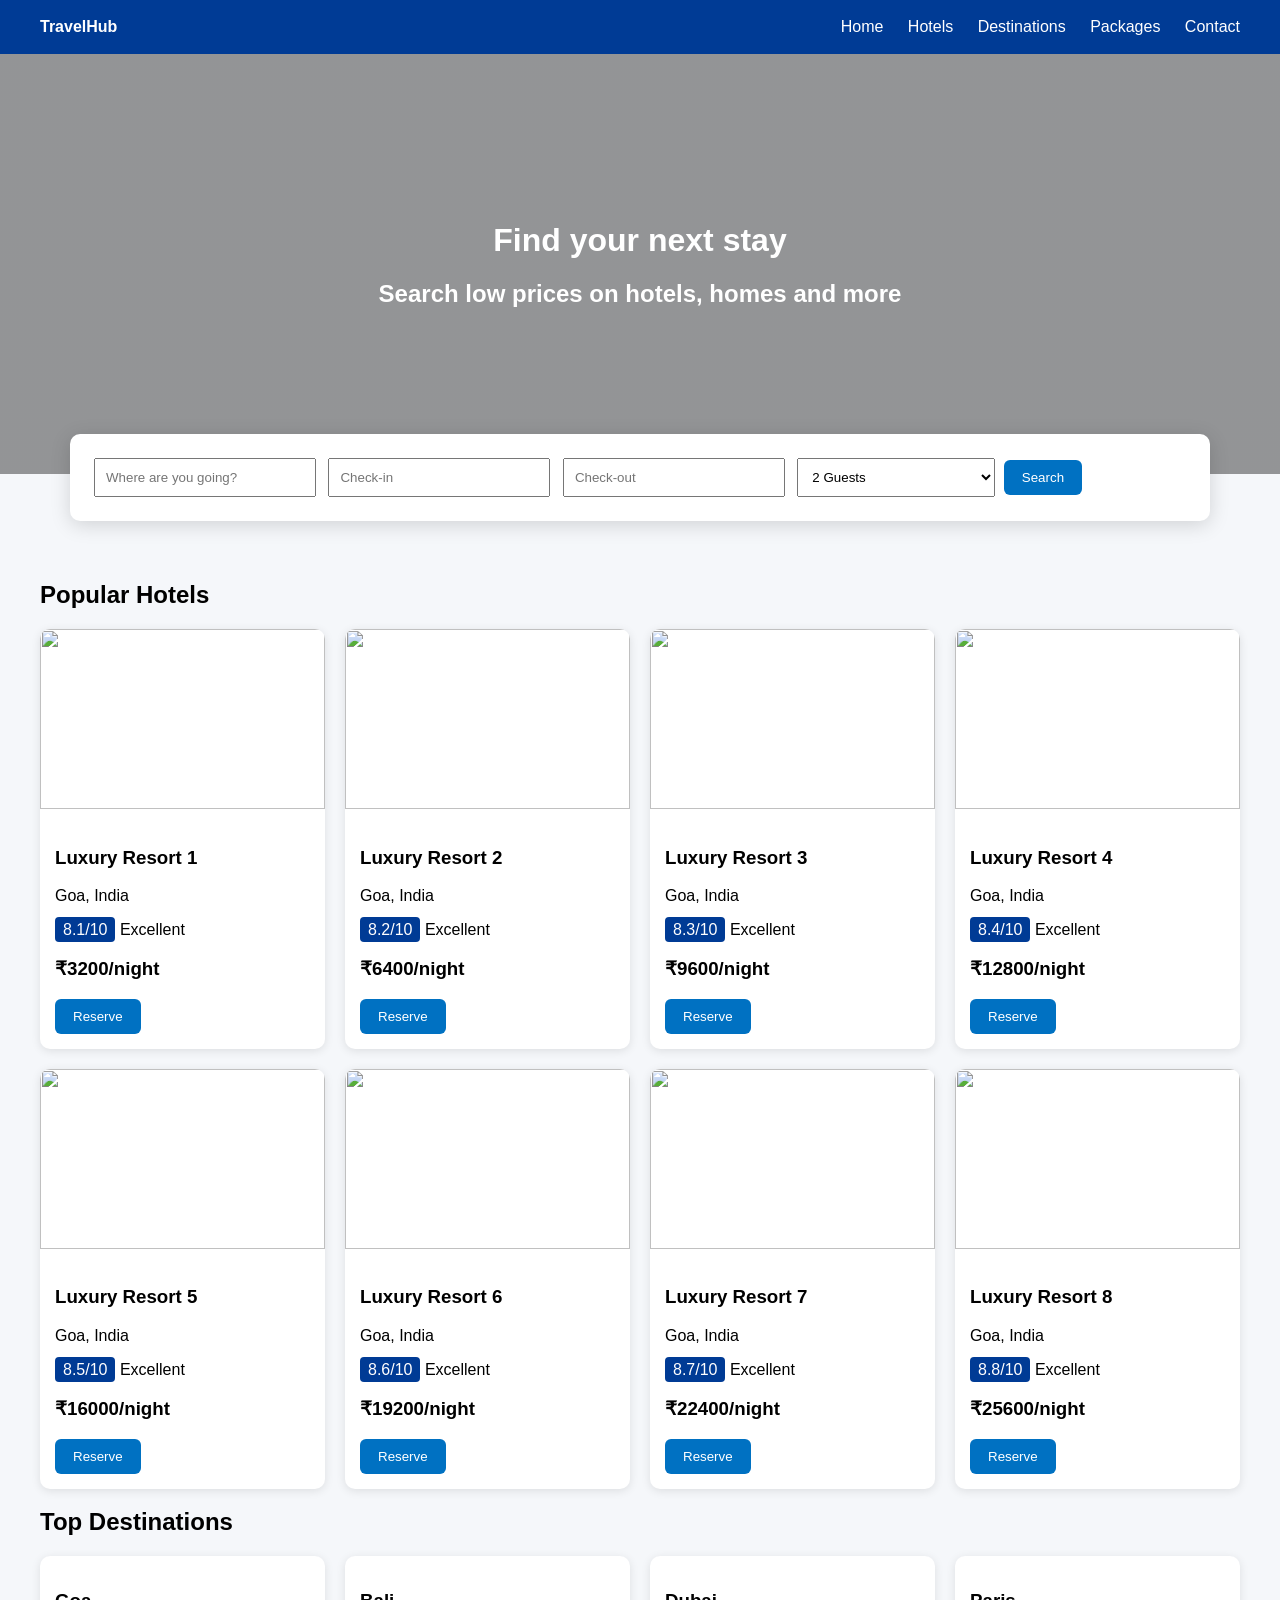
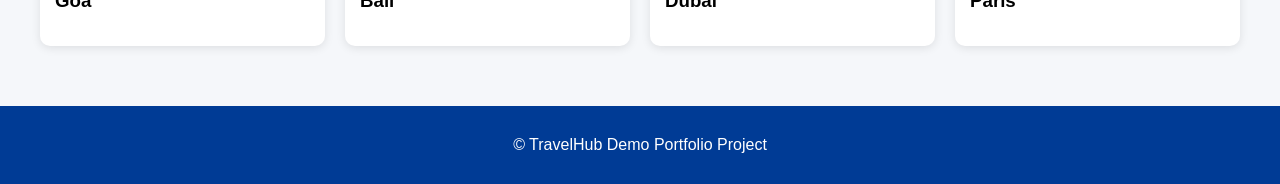
==== contact.html @ 0ecab95c "Initial TravelHub project" ====
<!DOCTYPE html>
<html>
<head>
<meta charset="utf-8">
<meta name="viewport" content="width=device-width,initial-scale=1">
<title>Contact</title>
<link rel="stylesheet" href="css/style.css">
</head>
<body>
<div class="nav">
<div><b>TravelHub</b></div>
<div>
<a href="index.html">Home</a>
<a href="hotels.html">Hotels</a>
<a href="destinations.html">Destinations</a>
<a href="packages.html">Packages</a>
<a href="contact.html">Contact</a>
</div>
</div>

<div class="hero">
<div>
<h1>Find your next stay</h1>
<h2>Search low prices on hotels, homes and more</h2>
</div>
</div>

<div class="search">
<input placeholder="Where are you going?">
<input placeholder="Check-in">
<input placeholder="Check-out">
<select><option>2 Guests</option></select>
<button id="searchBtn">Search</button>
</div>

<div class="container">
<h2>Popular Hotels</h2>
<div class="grid">

    <div class="card">
      <img src="https://images.unsplash.com/photo-1551882547-ff40c63fe5fa?auto=format&fit=crop&w=800&q=80">
      <div class="card-body">
        <h3>Luxury Resort 1</h3>
        <p>Goa, India</p>
        <p><span class="rating">8.1/10</span> Excellent</p>
        <h3>₹3200/night</h3>
        <button>Reserve</button>
      </div>
    </div>
    
    <div class="card">
      <img src="https://images.unsplash.com/photo-1522708323590-d24dbb6b0267?auto=format&fit=crop&w=800&q=80">
      <div class="card-body">
        <h3>Luxury Resort 2</h3>
        <p>Goa, India</p>
        <p><span class="rating">8.2/10</span> Excellent</p>
        <h3>₹6400/night</h3>
        <button>Reserve</button>
      </div>
    </div>
    
    <div class="card">
      <img src="https://images.unsplash.com/photo-1578683010236-d716f9a3f461?auto=format&fit=crop&w=800&q=80">
      <div class="card-body">
        <h3>Luxury Resort 3</h3>
        <p>Goa, India</p>
        <p><span class="rating">8.3/10</span> Excellent</p>
        <h3>₹9600/night</h3>
        <button>Reserve</button>
      </div>
    </div>
    
    <div class="card">
      <img src="https://images.unsplash.com/photo-1566073771259-6a8506099945?auto=format&fit=crop&w=800&q=80">
      <div class="card-body">
        <h3>Luxury Resort 4</h3>
        <p>Goa, India</p>
        <p><span class="rating">8.4/10</span> Excellent</p>
        <h3>₹12800/night</h3>
        <button>Reserve</button>
      </div>
    </div>
    
    <div class="card">
      <img src="https://images.unsplash.com/photo-1551882547-ff40c63fe5fa?auto=format&fit=crop&w=800&q=80">
      <div class="card-body">
        <h3>Luxury Resort 5</h3>
        <p>Goa, India</p>
        <p><span class="rating">8.5/10</span> Excellent</p>
        <h3>₹16000/night</h3>
        <button>Reserve</button>
      </div>
    </div>
    
    <div class="card">
      <img src="https://images.unsplash.com/photo-1522708323590-d24dbb6b0267?auto=format&fit=crop&w=800&q=80">
      <div class="card-body">
        <h3>Luxury Resort 6</h3>
        <p>Goa, India</p>
        <p><span class="rating">8.6/10</span> Excellent</p>
        <h3>₹19200/night</h3>
        <button>Reserve</button>
      </div>
    </div>
    
    <div class="card">
      <img src="https://images.unsplash.com/photo-1578683010236-d716f9a3f461?auto=format&fit=crop&w=800&q=80">
      <div class="card-body">
        <h3>Luxury Resort 7</h3>
        <p>Goa, India</p>
        <p><span class="rating">8.7/10</span> Excellent</p>
        <h3>₹22400/night</h3>
        <button>Reserve</button>
      </div>
    </div>
    
    <div class="card">
      <img src="https://images.unsplash.com/photo-1566073771259-6a8506099945?auto=format&fit=crop&w=800&q=80">
      <div class="card-body">
        <h3>Luxury Resort 8</h3>
        <p>Goa, India</p>
        <p><span class="rating">8.8/10</span> Excellent</p>
        <h3>₹25600/night</h3>
        <button>Reserve</button>
      </div>
    </div>
    
</div>

<h2>Top Destinations</h2>
<div class="grid">
<div class="card"><div class="card-body"><h3>Goa</h3></div></div>
<div class="card"><div class="card-body"><h3>Bali</h3></div></div>
<div class="card"><div class="card-body"><h3>Dubai</h3></div></div>
<div class="card"><div class="card-body"><h3>Paris</h3></div></div>
</div>
</div>

<div class="footer">© TravelHub Demo Portfolio Project</div>
</body>
</html>
---- css/style.css ----
body{margin:0;font-family:Arial,sans-serif;background:#f5f7fa}
.nav{background:#003b95;color:white;padding:18px 40px;display:flex;justify-content:space-between}
.nav a{color:white;text-decoration:none;margin-left:20px}
.hero{height:420px;background:linear-gradient(rgba(0,0,0,.4),rgba(0,0,0,.4)),url('https://images.unsplash.com/photo-1507525428034-b723cf961d3e?auto=format&fit=crop&w=1600&q=80');background-size:cover;color:white;display:flex;align-items:center;justify-content:center;text-align:center}
.search{max-width:1100px;margin:-40px auto 20px;background:white;padding:20px;border-radius:10px;box-shadow:0 4px 20px rgba(0,0,0,.15)}
.container{max-width:1200px;margin:auto;padding:20px}
.grid{display:grid;grid-template-columns:repeat(auto-fit,minmax(260px,1fr));gap:20px}
.card{background:white;border-radius:10px;overflow:hidden;box-shadow:0 2px 10px rgba(0,0,0,.1)}
.card img{width:100%;height:180px;object-fit:cover}
.card-body{padding:15px}
.rating{background:#003b95;color:white;padding:4px 8px;border-radius:4px}
.footer{background:#003b95;color:white;padding:30px;text-align:center;margin-top:40px}
button{background:#0071c2;color:white;border:none;padding:10px 18px;border-radius:6px}
input,select{padding:10px;width:18%;margin:4px}
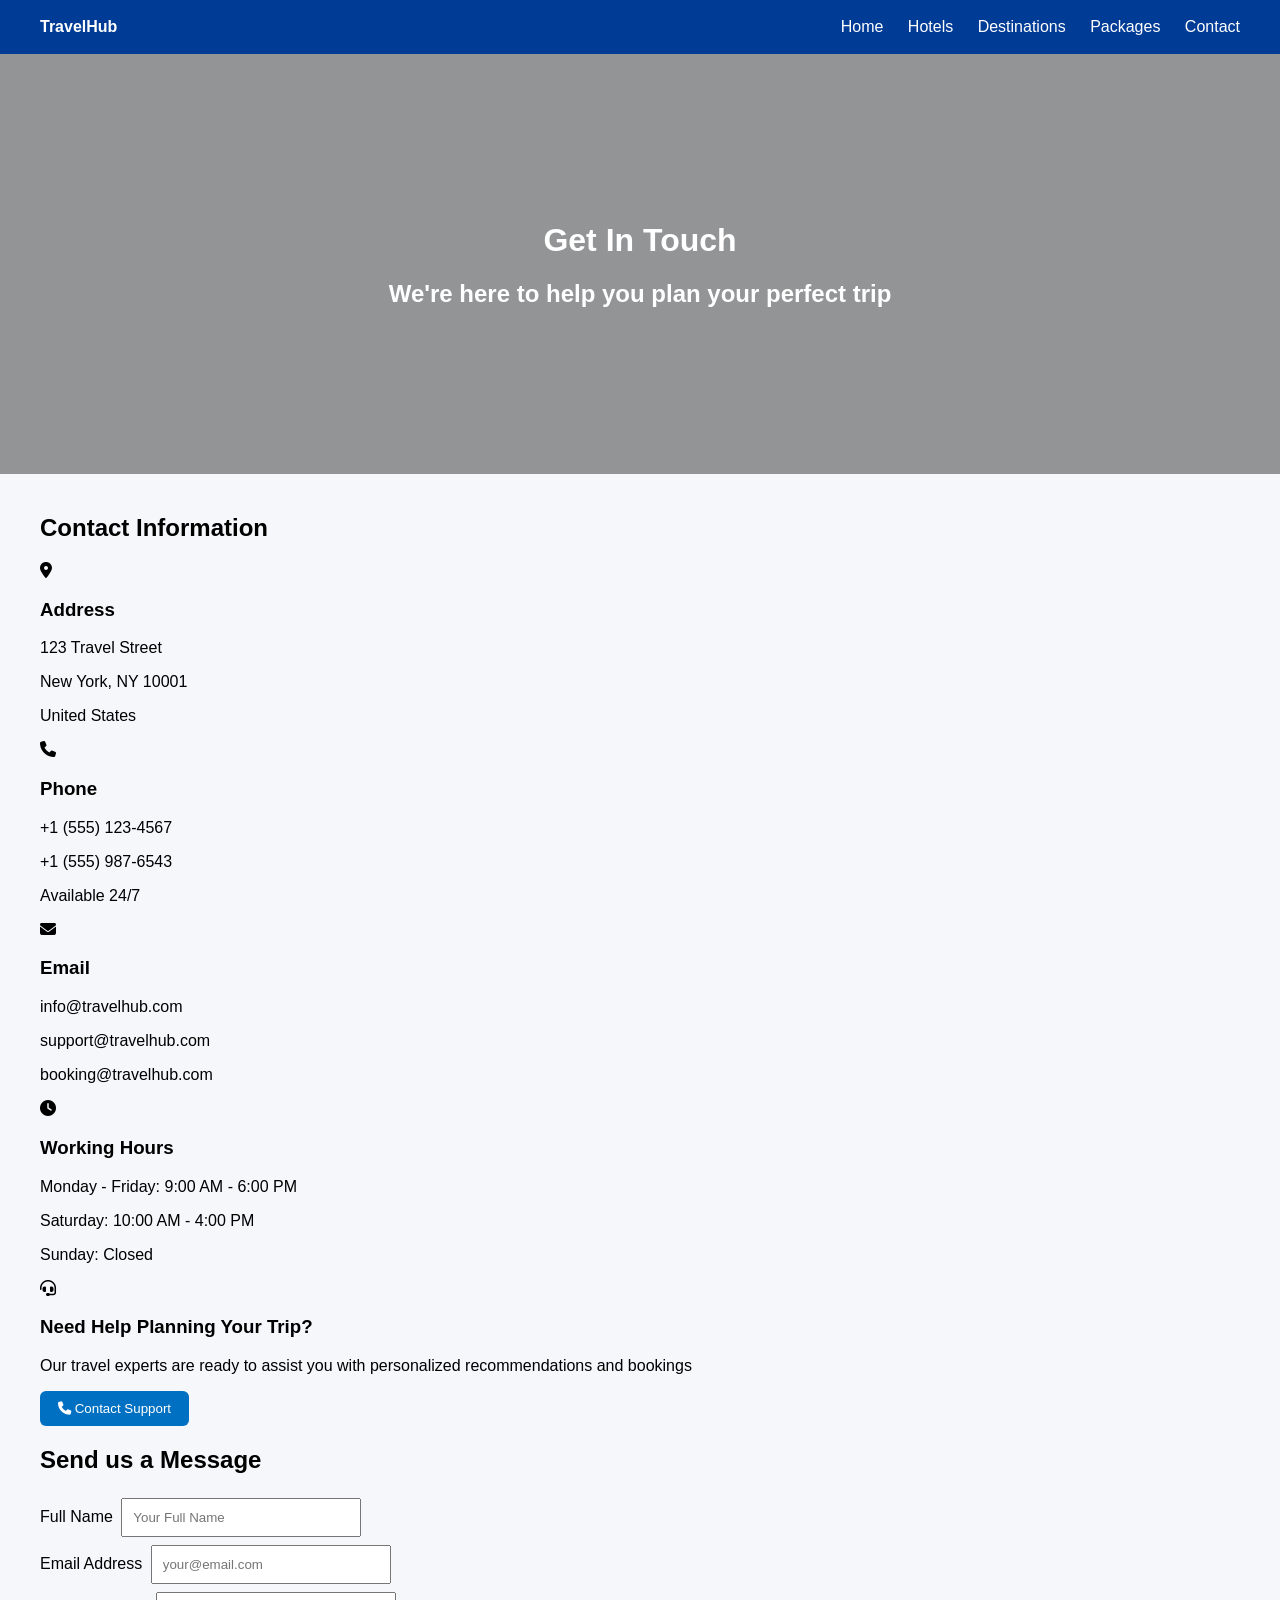
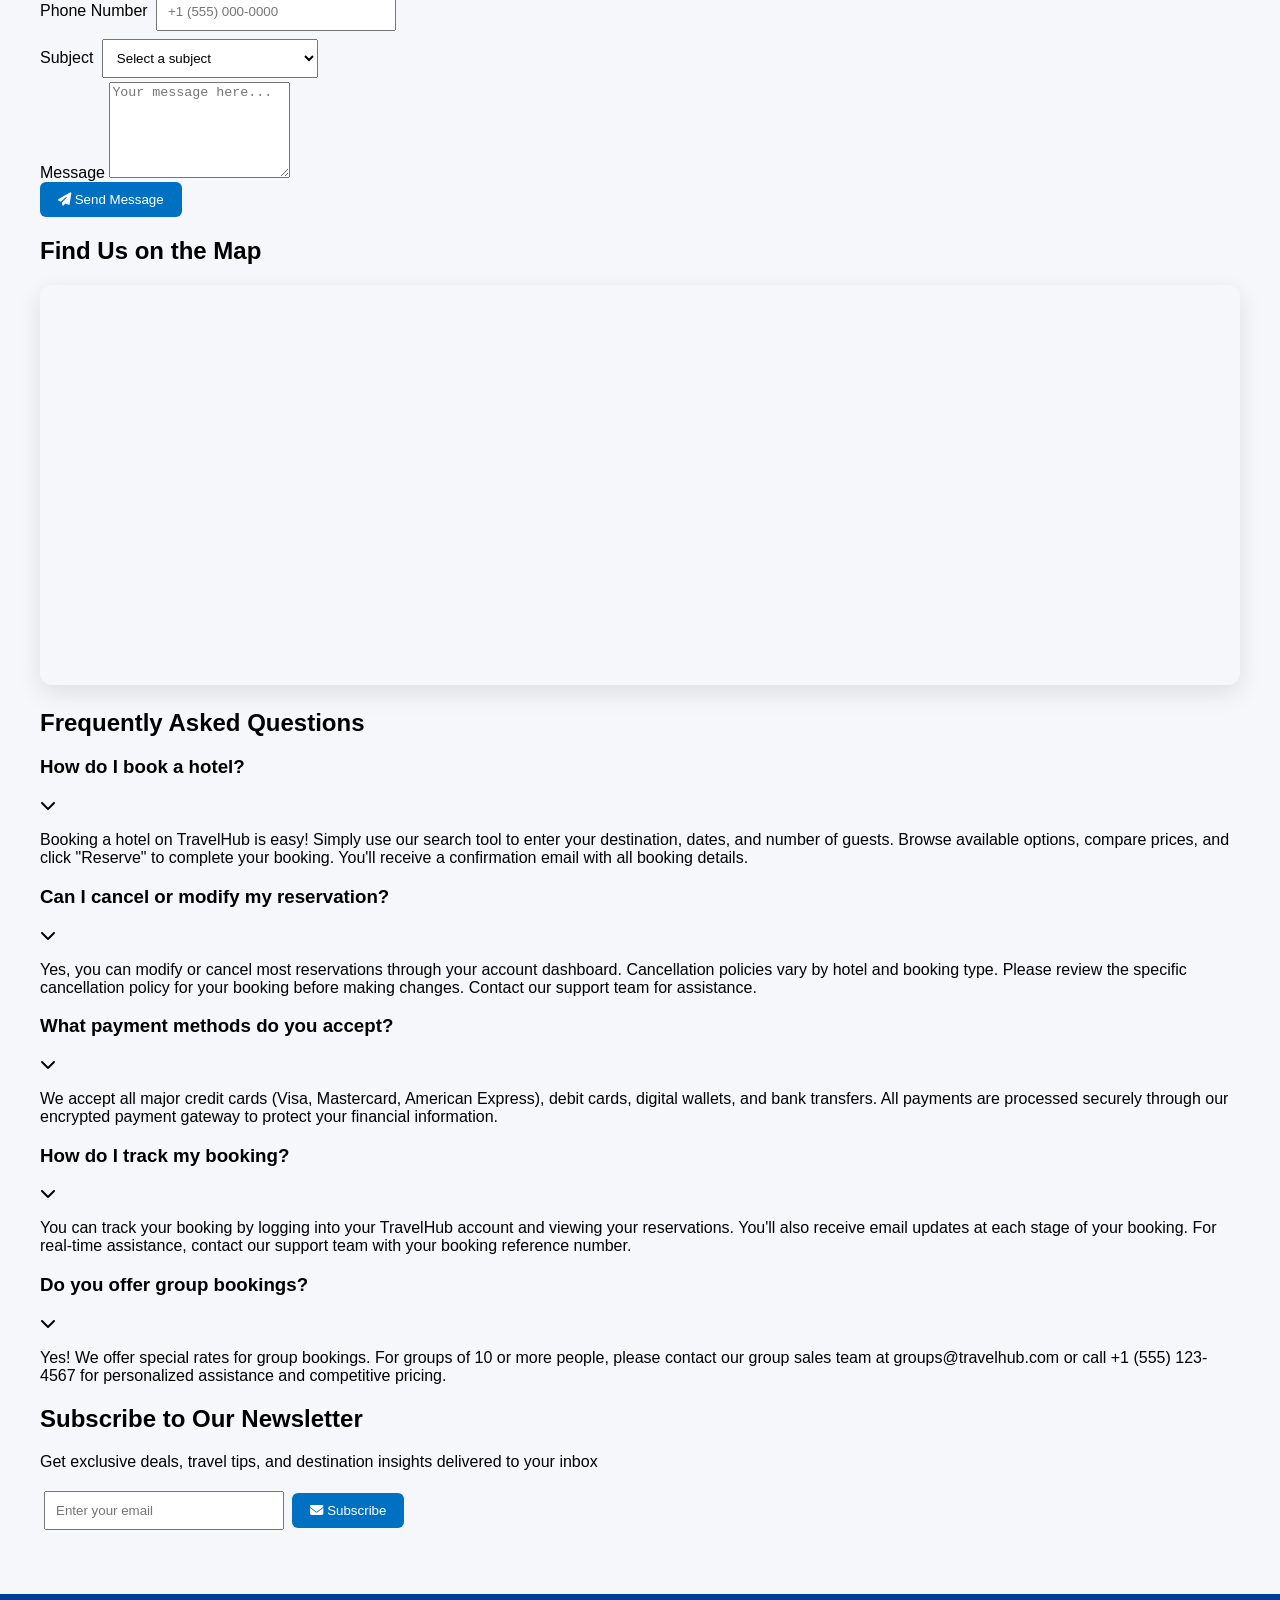
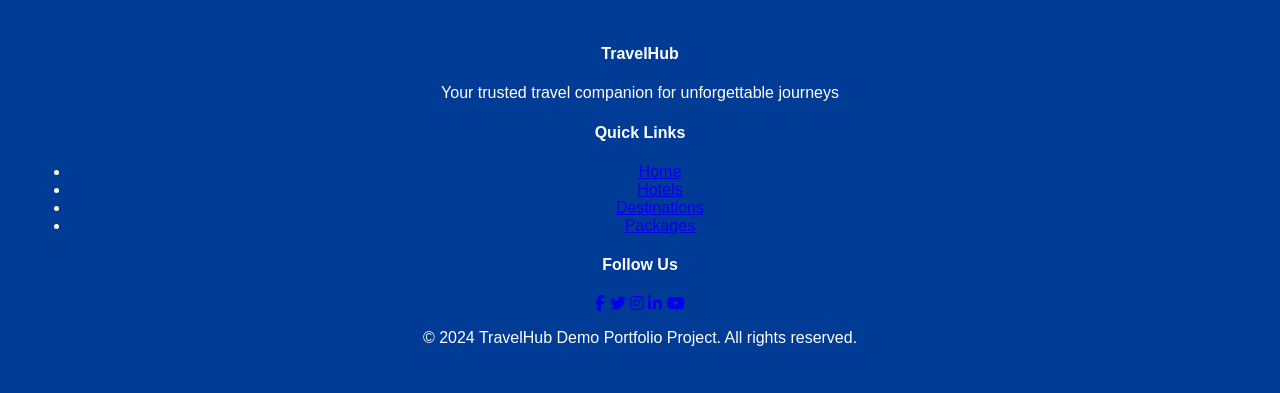
==== commit 3cb248ee: "task: Create a new enhanced contact.html with contact form, info cards, FAQ accordion, map section, " ====
--- a/contact.html
+++ b/contact.html
@@ -1,11 +1,11 @@
-
 <!DOCTYPE html>
 <html>
 <head>
 <meta charset="utf-8">
 <meta name="viewport" content="width=device-width,initial-scale=1">
-<title>Contact</title>
+<title>Contact - TravelHub</title>
 <link rel="stylesheet" href="css/style.css">
+<link rel="stylesheet" href="https://cdnjs.cloudflare.com/ajax/libs/font-awesome/6.4.0/css/all.min.css">
 </head>
 <body>
 <div class="nav">
@@ -21,122 +21,234 @@
 
 <div class="hero">
 <div>
-<h1>Find your next stay</h1>
-<h2>Search low prices on hotels, homes and more</h2>
-</div>
-</div>
-
-<div class="search">
-<input placeholder="Where are you going?">
-<input placeholder="Check-in">
-<input placeholder="Check-out">
-<select><option>2 Guests</option></select>
-<button id="searchBtn">Search</button>
+<h1>Get In Touch</h1>
+<h2>We're here to help you plan your perfect trip</h2>
+</div>
 </div>
 
 <div class="container">
-<h2>Popular Hotels</h2>
-<div class="grid">
-
-    <div class="card">
-      <img src="https://images.unsplash.com/photo-1551882547-ff40c63fe5fa?auto=format&fit=crop&w=800&q=80">
-      <div class="card-body">
-        <h3>Luxury Resort 1</h3>
-        <p>Goa, India</p>
-        <p><span class="rating">8.1/10</span> Excellent</p>
-        <h3>₹3200/night</h3>
-        <button>Reserve</button>
-      </div>
-    </div>
-    
-    <div class="card">
-      <img src="https://images.unsplash.com/photo-1522708323590-d24dbb6b0267?auto=format&fit=crop&w=800&q=80">
-      <div class="card-body">
-        <h3>Luxury Resort 2</h3>
-        <p>Goa, India</p>
-        <p><span class="rating">8.2/10</span> Excellent</p>
-        <h3>₹6400/night</h3>
-        <button>Reserve</button>
-      </div>
-    </div>
-    
-    <div class="card">
-      <img src="https://images.unsplash.com/photo-1578683010236-d716f9a3f461?auto=format&fit=crop&w=800&q=80">
-      <div class="card-body">
-        <h3>Luxury Resort 3</h3>
-        <p>Goa, India</p>
-        <p><span class="rating">8.3/10</span> Excellent</p>
-        <h3>₹9600/night</h3>
-        <button>Reserve</button>
-      </div>
-    </div>
-    
-    <div class="card">
-      <img src="https://images.unsplash.com/photo-1566073771259-6a8506099945?auto=format&fit=crop&w=800&q=80">
-      <div class="card-body">
-        <h3>Luxury Resort 4</h3>
-        <p>Goa, India</p>
-        <p><span class="rating">8.4/10</span> Excellent</p>
-        <h3>₹12800/night</h3>
-        <button>Reserve</button>
-      </div>
-    </div>
-    
-    <div class="card">
-      <img src="https://images.unsplash.com/photo-1551882547-ff40c63fe5fa?auto=format&fit=crop&w=800&q=80">
-      <div class="card-body">
-        <h3>Luxury Resort 5</h3>
-        <p>Goa, India</p>
-        <p><span class="rating">8.5/10</span> Excellent</p>
-        <h3>₹16000/night</h3>
-        <button>Reserve</button>
-      </div>
-    </div>
-    
-    <div class="card">
-      <img src="https://images.unsplash.com/photo-1522708323590-d24dbb6b0267?auto=format&fit=crop&w=800&q=80">
-      <div class="card-body">
-        <h3>Luxury Resort 6</h3>
-        <p>Goa, India</p>
-        <p><span class="rating">8.6/10</span> Excellent</p>
-        <h3>₹19200/night</h3>
-        <button>Reserve</button>
-      </div>
-    </div>
-    
-    <div class="card">
-      <img src="https://images.unsplash.com/photo-1578683010236-d716f9a3f461?auto=format&fit=crop&w=800&q=80">
-      <div class="card-body">
-        <h3>Luxury Resort 7</h3>
-        <p>Goa, India</p>
-        <p><span class="rating">8.7/10</span> Excellent</p>
-        <h3>₹22400/night</h3>
-        <button>Reserve</button>
-      </div>
-    </div>
-    
-    <div class="card">
-      <img src="https://images.unsplash.com/photo-1566073771259-6a8506099945?auto=format&fit=crop&w=800&q=80">
-      <div class="card-body">
-        <h3>Luxury Resort 8</h3>
-        <p>Goa, India</p>
-        <p><span class="rating">8.8/10</span> Excellent</p>
-        <h3>₹25600/night</h3>
-        <button>Reserve</button>
-      </div>
-    </div>
-    
-</div>
-
-<h2>Top Destinations</h2>
-<div class="grid">
-<div class="card"><div class="card-body"><h3>Goa</h3></div></div>
-<div class="card"><div class="card-body"><h3>Bali</h3></div></div>
-<div class="card"><div class="card-body"><h3>Dubai</h3></div></div>
-<div class="card"><div class="card-body"><h3>Paris</h3></div></div>
-</div>
-</div>
-
-<div class="footer">© TravelHub Demo Portfolio Project</div>
+
+<!-- Contact Information Section -->
+<section class="contact-info-section">
+<h2>Contact Information</h2>
+<div class="contact-info-grid">
+<div class="contact-card">
+<div class="contact-icon">
+<i class="fas fa-map-marker-alt"></i>
+</div>
+<h3>Address</h3>
+<p>123 Travel Street</p>
+<p>New York, NY 10001</p>
+<p>United States</p>
+</div>
+
+<div class="contact-card">
+<div class="contact-icon">
+<i class="fas fa-phone"></i>
+</div>
+<h3>Phone</h3>
+<p>+1 (555) 123-4567</p>
+<p>+1 (555) 987-6543</p>
+<p>Available 24/7</p>
+</div>
+
+<div class="contact-card">
+<div class="contact-icon">
+<i class="fas fa-envelope"></i>
+</div>
+<h3>Email</h3>
+<p>info@travelhub.com</p>
+<p>support@travelhub.com</p>
+<p>booking@travelhub.com</p>
+</div>
+
+<div class="contact-card">
+<div class="contact-icon">
+<i class="fas fa-clock"></i>
+</div>
+<h3>Working Hours</h3>
+<p>Monday - Friday: 9:00 AM - 6:00 PM</p>
+<p>Saturday: 10:00 AM - 4:00 PM</p>
+<p>Sunday: Closed</p>
+</div>
+</div>
+</section>
+
+<!-- Support Banner -->
+<section class="support-banner">
+<div class="support-banner-content">
+<i class="fas fa-headset"></i>
+<div>
+<h3>Need Help Planning Your Trip?</h3>
+<p>Our travel experts are ready to assist you with personalized recommendations and bookings</p>
+</div>
+<button class="btn-support" onclick="document.getElementById('contactForm').scrollIntoView({ behavior: 'smooth' })">
+<i class="fas fa-phone"></i> Contact Support
+</button>
+</div>
+</section>
+
+<!-- Contact Form Section -->
+<section class="contact-form-section">
+<h2>Send us a Message</h2>
+<div class="form-container">
+<form id="contactForm" class="contact-form">
+<div class="form-group">
+<label for="fullName">Full Name</label>
+<input type="text" id="fullName" name="fullName" placeholder="Your Full Name" required>
+<span class="error-message" id="fullNameError"></span>
+</div>
+
+<div class="form-group">
+<label for="email">Email Address</label>
+<input type="email" id="email" name="email" placeholder="your@email.com" required>
+<span class="error-message" id="emailError"></span>
+</div>
+
+<div class="form-group">
+<label for="phone">Phone Number</label>
+<input type="tel" id="phone" name="phone" placeholder="+1 (555) 000-0000">
+<span class="error-message" id="phoneError"></span>
+</div>
+
+<div class="form-group">
+<label for="subject">Subject</label>
+<select id="subject" name="subject" required>
+<option value="">Select a subject</option>
+<option value="booking">Booking Inquiry</option>
+<option value="complaint">General Complaint</option>
+<option value="feedback">Feedback</option>
+<option value="other">Other</option>
+</select>
+<span class="error-message" id="subjectError"></span>
+</div>
+
+<div class="form-group">
+<label for="message">Message</label>
+<textarea id="message" name="message" placeholder="Your message here..." rows="6" required></textarea>
+<span class="error-message" id="messageError"></span>
+</div>
+
+<button type="submit" class="btn-send">
+<i class="fas fa-paper-plane"></i> Send Message
+</button>
+</form>
+</div>
+</section>
+
+<!-- Map Section -->
+<section class="map-section">
+<h2>Find Us on the Map</h2>
+<div class="map-container">
+<iframe src="https://www.google.com/maps/embed?pb=!1m18!1m12!1m3!1d3024.1047138839496!2d-74.00601592346922!3d40.71282510000001!2m3!1f0!2f0!3f0!3m2!1i1024!2i768!4f13.1!3m3!1m2!1s0x89c25a3037e4b10b%3A0x6e6ef8efb5e5b0a0!2s123%20Travel%20St%2C%20New%20York%2C%20NY%2010001!5e0!3m2!1sen!2sus!4v1698765432109" width="100%" height="400" style="border:0; border-radius: 12px; box-shadow: 0 8px 24px rgba(0,0,0,0.1);" allowfullscreen="" loading="lazy" referrerpolicy="no-referrer-when-downgrade"></iframe>
+</div>
+</section>
+
+<!-- FAQ Section -->
+<section class="faq-section">
+<h2>Frequently Asked Questions</h2>
+<div class="faq-container">
+<div class="faq-item">
+<div class="faq-header" onclick="toggleAccordion(this)">
+<h3>How do I book a hotel?</h3>
+<i class="fas fa-chevron-down"></i>
+</div>
+<div class="faq-body">
+<p>Booking a hotel on TravelHub is easy! Simply use our search tool to enter your destination, dates, and number of guests. Browse available options, compare prices, and click "Reserve" to complete your booking. You'll receive a confirmation email with all booking details.</p>
+</div>
+</div>
+
+<div class="faq-item">
+<div class="faq-header" onclick="toggleAccordion(this)">
+<h3>Can I cancel or modify my reservation?</h3>
+<i class="fas fa-chevron-down"></i>
+</div>
+<div class="faq-body">
+<p>Yes, you can modify or cancel most reservations through your account dashboard. Cancellation policies vary by hotel and booking type. Please review the specific cancellation policy for your booking before making changes. Contact our support team for assistance.</p>
+</div>
+</div>
+
+<div class="faq-item">
+<div class="faq-header" onclick="toggleAccordion(this)">
+<h3>What payment methods do you accept?</h3>
+<i class="fas fa-chevron-down"></i>
+</div>
+<div class="faq-body">
+<p>We accept all major credit cards (Visa, Mastercard, American Express), debit cards, digital wallets, and bank transfers. All payments are processed securely through our encrypted payment gateway to protect your financial information.</p>
+</div>
+</div>
+
+<div class="faq-item">
+<div class="faq-header" onclick="toggleAccordion(this)">
+<h3>How do I track my booking?</h3>
+<i class="fas fa-chevron-down"></i>
+</div>
+<div class="faq-body">
+<p>You can track your booking by logging into your TravelHub account and viewing your reservations. You'll also receive email updates at each stage of your booking. For real-time assistance, contact our support team with your booking reference number.</p>
+</div>
+</div>
+
+<div class="faq-item">
+<div class="faq-header" onclick="toggleAccordion(this)">
+<h3>Do you offer group bookings?</h3>
+<i class="fas fa-chevron-down"></i>
+</div>
+<div class="faq-body">
+<p>Yes! We offer special rates for group bookings. For groups of 10 or more people, please contact our group sales team at groups@travelhub.com or call +1 (555) 123-4567 for personalized assistance and competitive pricing.</p>
+</div>
+</div>
+</div>
+</section>
+
+<!-- Newsletter Section -->
+<section class="newsletter-section">
+<div class="newsletter-container">
+<div class="newsletter-content">
+<h2>Subscribe to Our Newsletter</h2>
+<p>Get exclusive deals, travel tips, and destination insights delivered to your inbox</p>
+</div>
+<form class="newsletter-form" id="newsletterForm">
+<input type="email" placeholder="Enter your email" required>
+<button type="submit" class="btn-subscribe">
+<i class="fas fa-envelope"></i> Subscribe
+</button>
+</form>
+</section>
+
+</div>
+
+<!-- Footer -->
+<div class="footer">
+<div class="footer-content">
+<div class="footer-section">
+<h4>TravelHub</h4>
+<p>Your trusted travel companion for unforgettable journeys</p>
+</div>
+<div class="footer-section">
+<h4>Quick Links</h4>
+<ul>
+<li><a href="index.html">Home</a></li>
+<li><a href="hotels.html">Hotels</a></li>
+<li><a href="destinations.html">Destinations</a></li>
+<li><a href="packages.html">Packages</a></li>
+</ul>
+</div>
+<div class="footer-section">
+<h4>Follow Us</h4>
+<div class="social-links">
+<a href="#" title="Facebook"><i class="fab fa-facebook-f"></i></a>
+<a href="#" title="Twitter"><i class="fab fa-twitter"></i></a>
+<a href="#" title="Instagram"><i class="fab fa-instagram"></i></a>
+<a href="#" title="LinkedIn"><i class="fab fa-linkedin-in"></i></a>
+<a href="#" title="YouTube"><i class="fab fa-youtube"></i></a>
+</div>
+</div>
+</div>
+<div class="footer-bottom">
+<p>&copy; 2024 TravelHub Demo Portfolio Project. All rights reserved.</p>
+</div>
+</div>
+
+<script src="js/app.js"></script>
 </body>
-</html>
+</html>
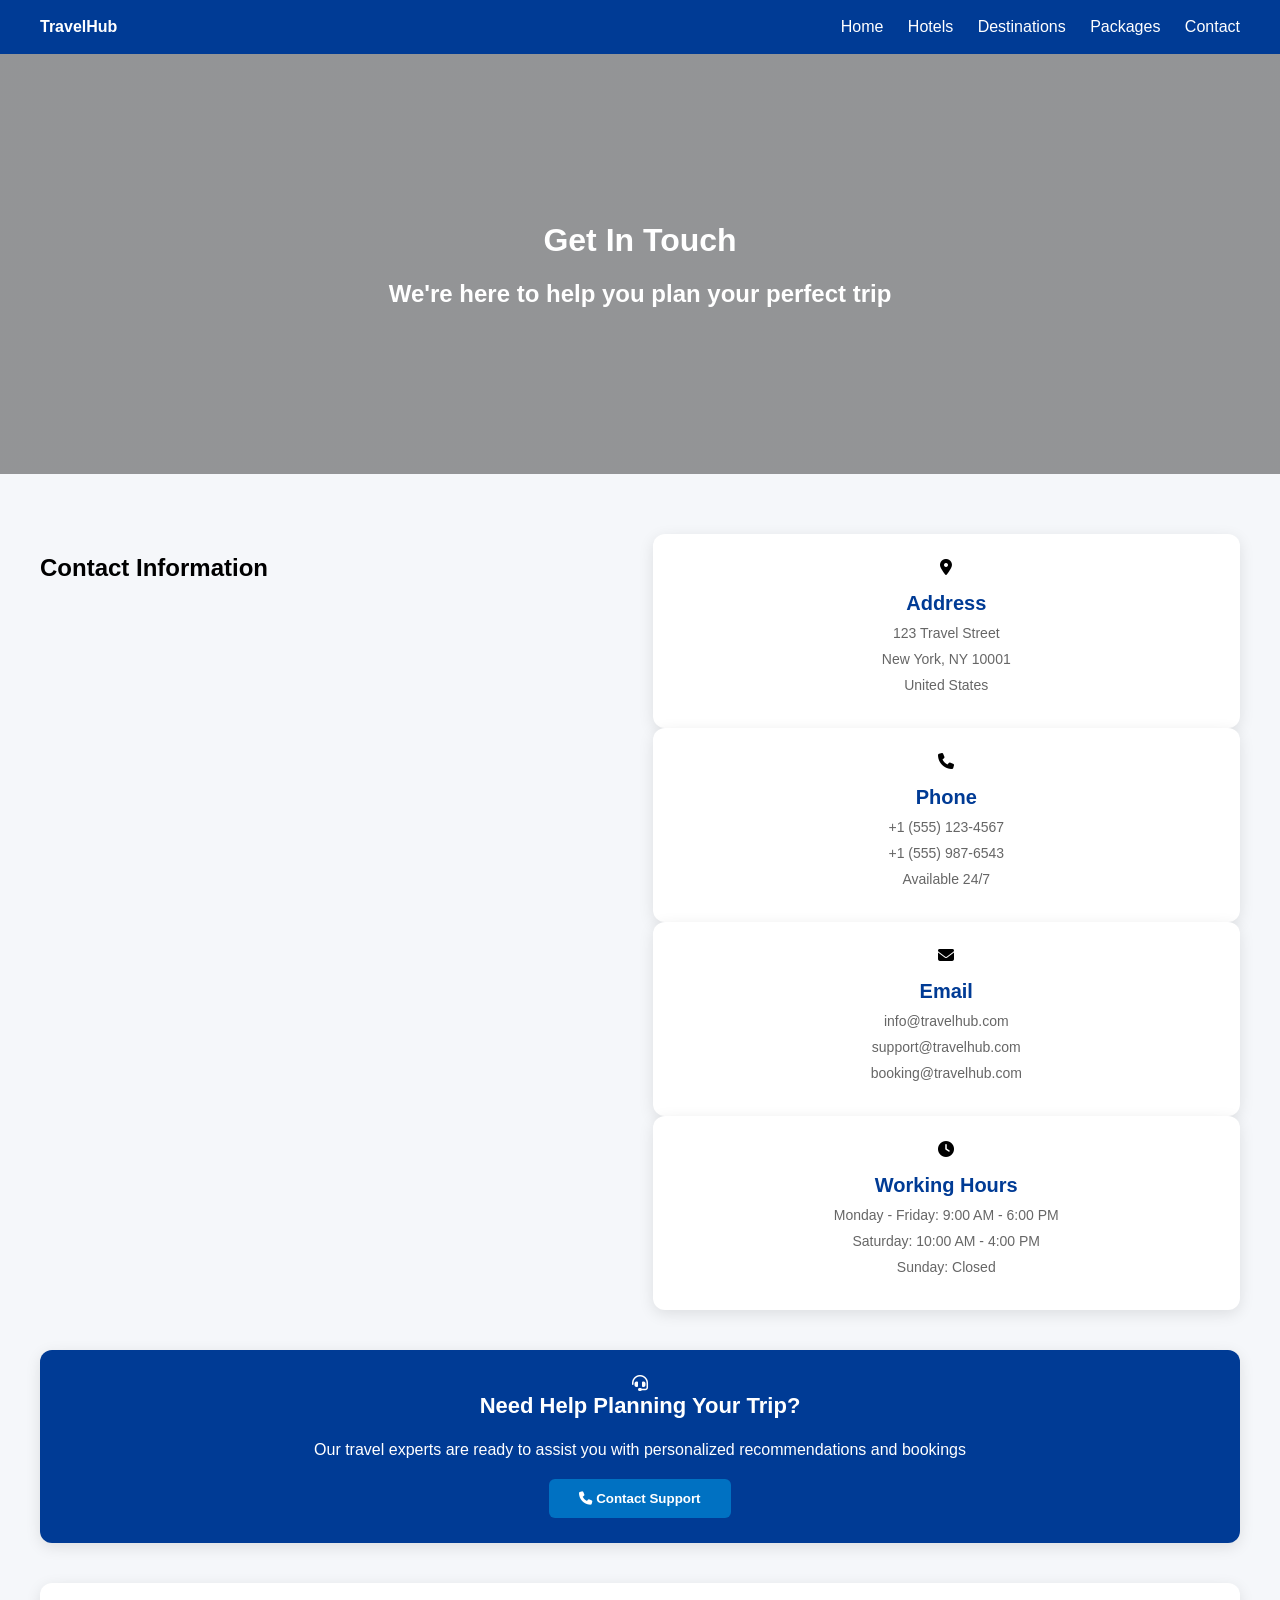
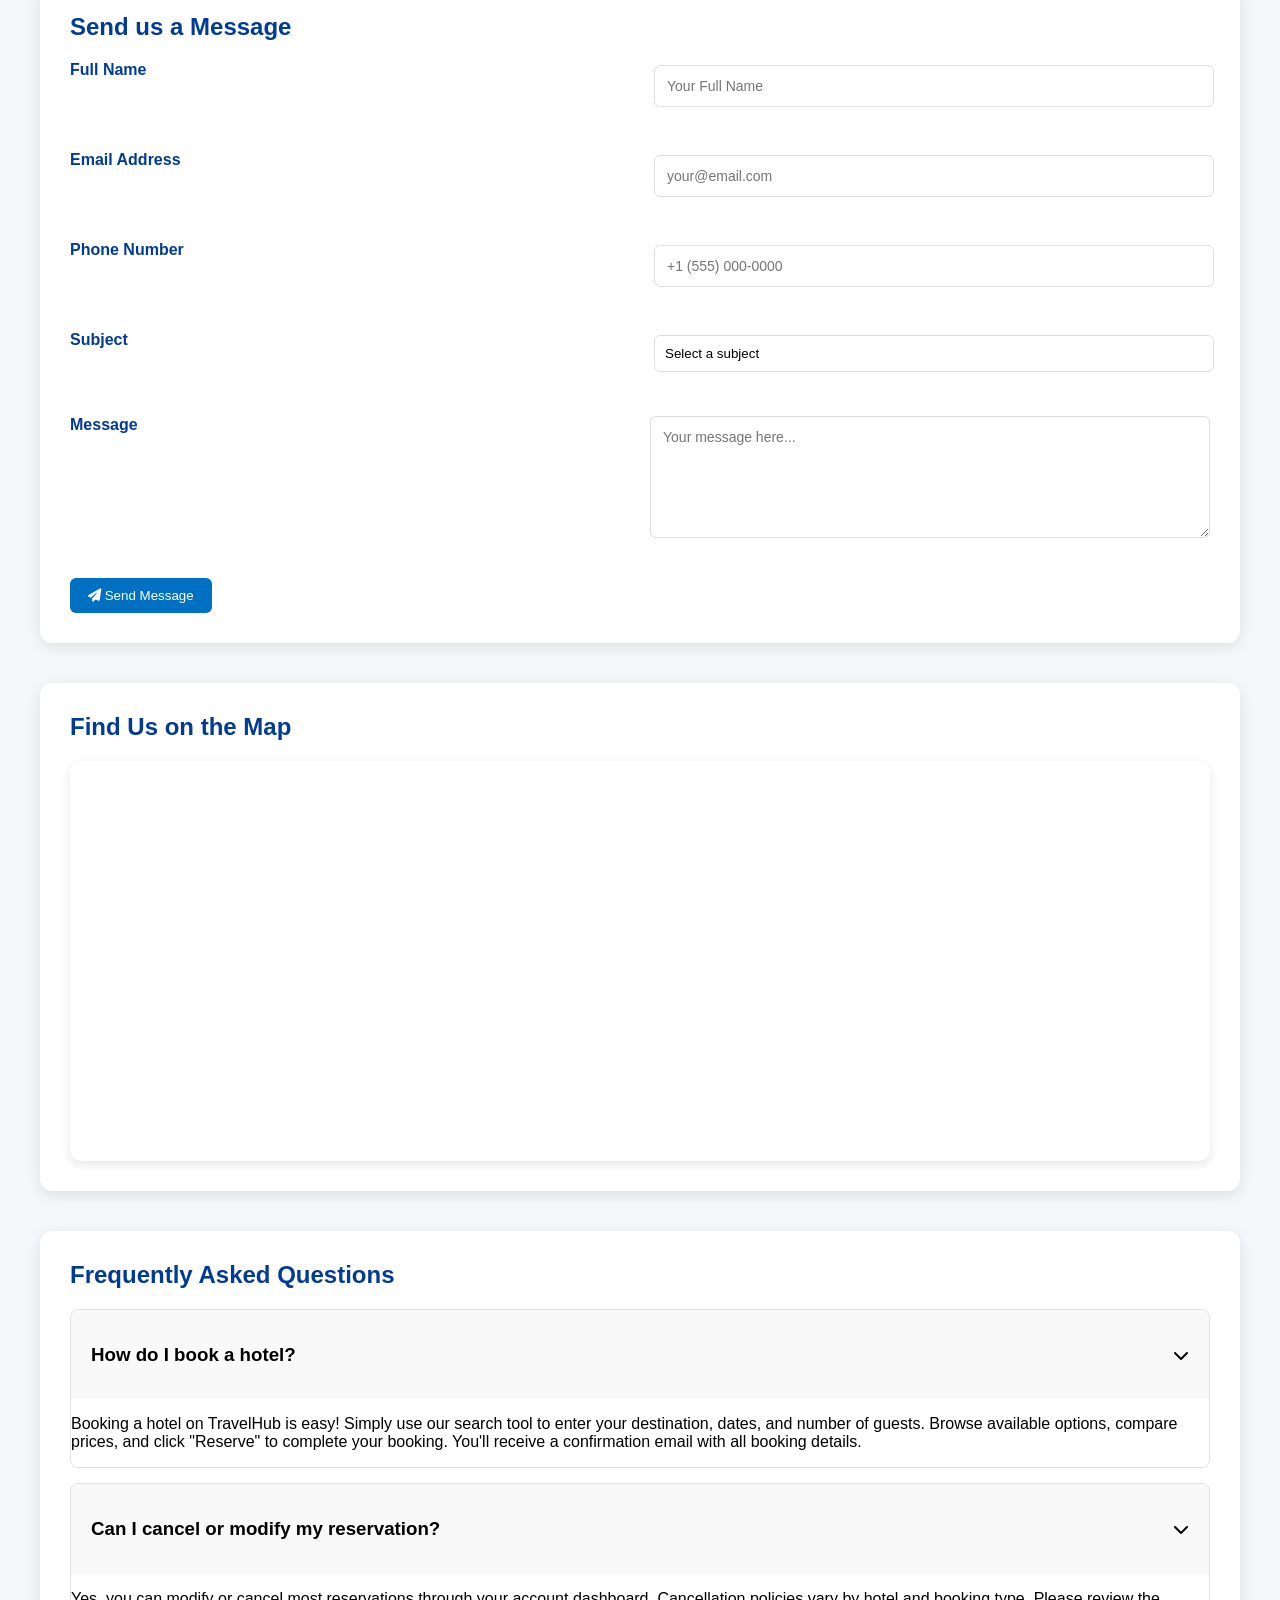
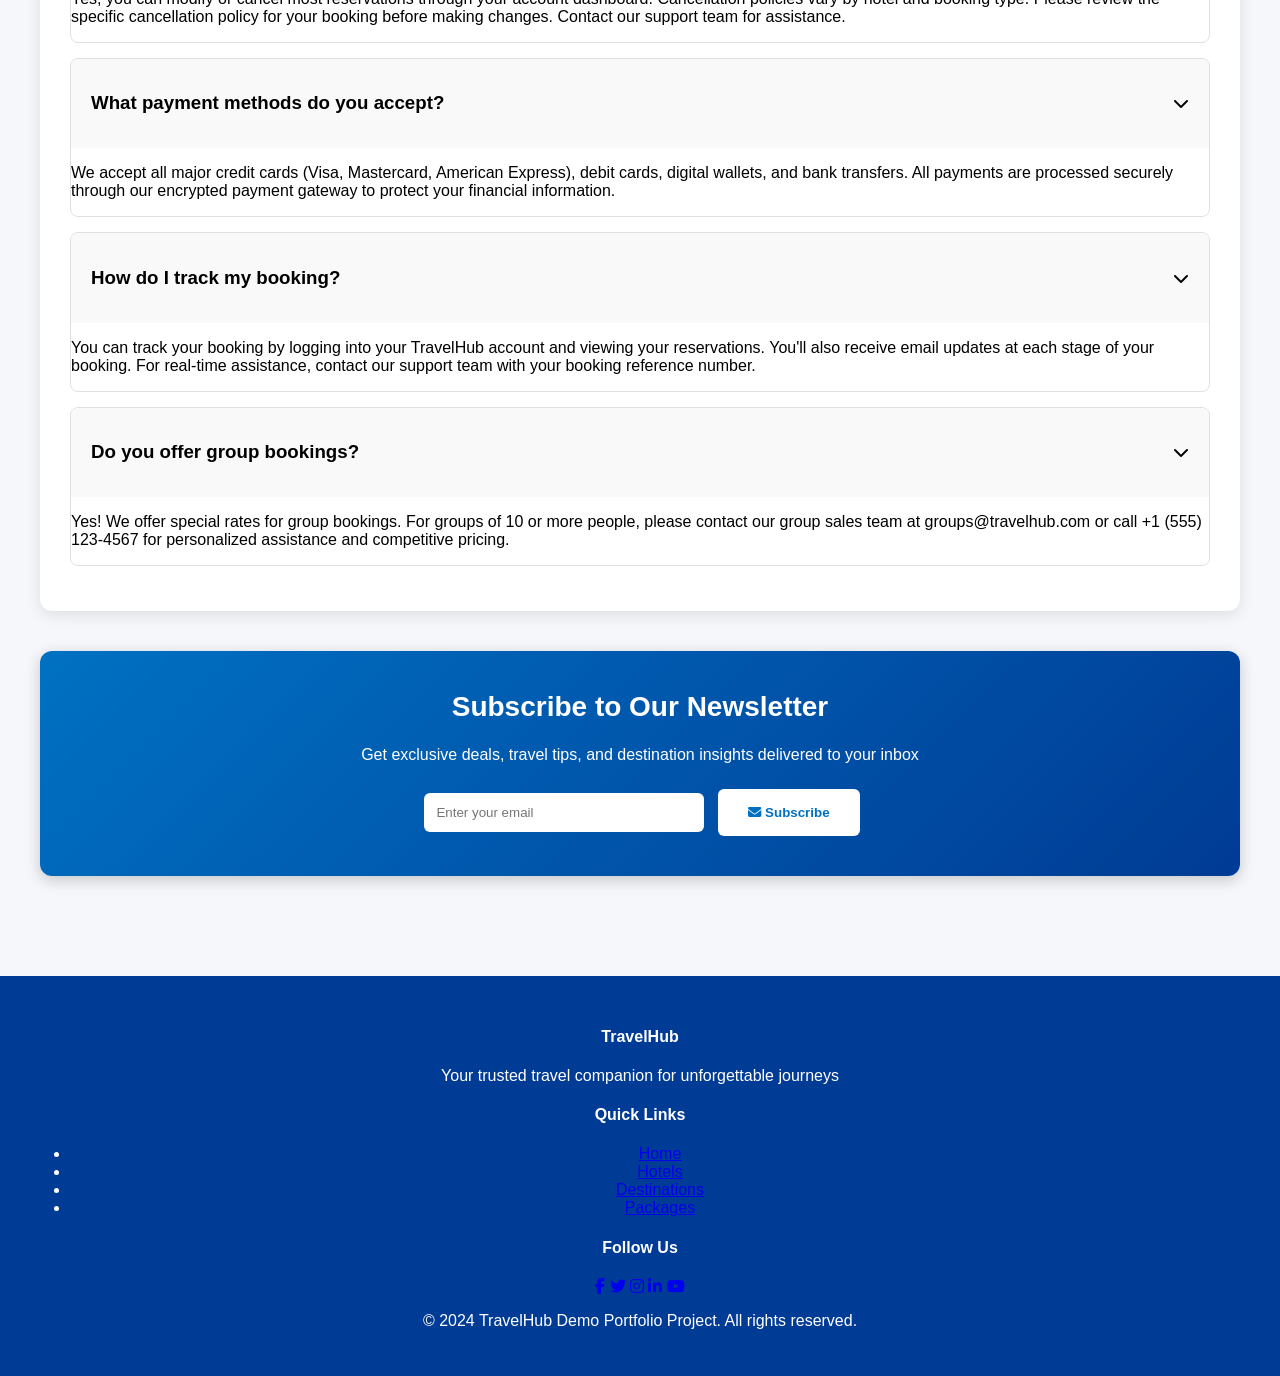
==== commit f232a218: "task: Set select element to width: 100% with explicit background-color: #ffffff, appearance: none, a" ====
--- a/contact.html
+++ b/contact.html
@@ -6,6 +6,44 @@
 <title>Contact - TravelHub</title>
 <link rel="stylesheet" href="css/style.css">
 <link rel="stylesheet" href="https://cdnjs.cloudflare.com/ajax/libs/font-awesome/6.4.0/css/all.min.css">
+<style>
+#subject {
+  width: 100%;
+  box-sizing: border-box;
+  appearance: none;
+  -webkit-appearance: none;
+  -moz-appearance: none;
+  background-color: #ffffff;
+  background-image: url("data:image/svg+xml;charset=UTF-8,%3csvg xmlns='http://www.w3.org/2000/svg' viewBox='0 0 24 24' fill='none' stroke='currentColor' stroke-width='2' stroke-linecap='round' stroke-linejoin='round'%3e%3cpolyline points='6 9 12 15 18 9'%3e%3c/polyline%3e%3c/csvg%3e");
+  background-repeat: no-repeat;
+  background-position: right 12px center;
+  background-size: 20px;
+  padding-right: 40px;
+  z-index: 1;
+}
+
+#subject option {
+  background-color: #ffffff;
+  color: #333333;
+}
+
+#subject::-webkit-scrollbar {
+  width: 8px;
+}
+
+#subject::-webkit-scrollbar-track {
+  background: #f1f1f1;
+}
+
+#subject::-webkit-scrollbar-thumb {
+  background: #888;
+  border-radius: 4px;
+}
+
+#subject::-webkit-scrollbar-thumb:hover {
+  background: #555;
+}
+</style>
 </head>
 <body>
 <div class="nav">
--- a/css/style.css
+++ b/css/style.css
@@ -1,15 +1,82 @@
-
 body{margin:0;font-family:Arial,sans-serif;background:#f5f7fa}
-.nav{background:#003b95;color:white;padding:18px 40px;display:flex;justify-content:space-between}
-.nav a{color:white;text-decoration:none;margin-left:20px}
+.nav{background:#003b95;color:white;padding:18px 40px;display:flex;justify-content:space-between;align-items:center}
+.nav a{color:white;text-decoration:none;margin-left:20px;transition:color 0.3s ease}
+.nav a:hover{color:#0071c2}
 .hero{height:420px;background:linear-gradient(rgba(0,0,0,.4),rgba(0,0,0,.4)),url('https://images.unsplash.com/photo-1507525428034-b723cf961d3e?auto=format&fit=crop&w=1600&q=80');background-size:cover;color:white;display:flex;align-items:center;justify-content:center;text-align:center}
 .search{max-width:1100px;margin:-40px auto 20px;background:white;padding:20px;border-radius:10px;box-shadow:0 4px 20px rgba(0,0,0,.15)}
 .container{max-width:1200px;margin:auto;padding:20px}
 .grid{display:grid;grid-template-columns:repeat(auto-fit,minmax(260px,1fr));gap:20px}
-.card{background:white;border-radius:10px;overflow:hidden;box-shadow:0 2px 10px rgba(0,0,0,.1)}
+.card{background:white;border-radius:10px;overflow:hidden;box-shadow:0 2px 10px rgba(0,0,0,.1);transition:transform 0.3s ease,box-shadow 0.3s ease}
+.card:hover{transform:translateY(-5px);box-shadow:0 8px 20px rgba(0,0,0,.15)}
 .card img{width:100%;height:180px;object-fit:cover}
 .card-body{padding:15px}
 .rating{background:#003b95;color:white;padding:4px 8px;border-radius:4px}
 .footer{background:#003b95;color:white;padding:30px;text-align:center;margin-top:40px}
-button{background:#0071c2;color:white;border:none;padding:10px 18px;border-radius:6px}
-input,select{padding:10px;width:18%;margin:4px}
+button{background:#0071c2;color:white;border:none;padding:10px 18px;border-radius:6px;cursor:pointer;transition:background 0.3s ease}
+button:hover{background:#005a9c}
+input,select{padding:10px;width:18%;margin:4px;border:1px solid #ddd;border-radius:6px}
+.contact-hero{height:300px;background:linear-gradient(rgba(0,59,149,0.8),rgba(0,59,149,0.8)),url('https://images.unsplash.com/photo-1516534775068-bb57fa68f21b?auto=format&fit=crop&w=1600&q=80');background-size:cover;color:white;display:flex;align-items:center;justify-content:center;text-align:center}
+.contact-hero h1{font-size:48px;margin:0}
+.contact-info-section{display:grid;grid-template-columns:repeat(auto-fit,minmax(250px,1fr));gap:25px;margin:40px 0}
+.contact-card{background:white;border-radius:12px;padding:25px;text-align:center;box-shadow:0 4px 15px rgba(0,0,0,.1);transition:all 0.3s ease}
+.contact-card:hover{transform:translateY(-8px);box-shadow:0 12px 30px rgba(0,0,0,.2)}
+.contact-card-icon{width:60px;height:60px;background:#0071c2;border-radius:50%;display:flex;align-items:center;justify-content:center;margin:0 auto 15px;font-size:28px;color:white}
+.contact-card h3{color:#003b95;margin:15px 0 10px;font-size:20px}
+.contact-card p{color:#666;margin:10px 0;font-size:14px}
+.contact-form-section{background:white;border-radius:12px;padding:30px;box-shadow:0 4px 15px rgba(0,0,0,.1);margin:40px 0}
+.contact-form-section h2{color:#003b95;margin-top:0}
+.form-group{margin-bottom:20px;display:grid;grid-template-columns:1fr 1fr;gap:20px}
+.form-group.full{grid-template-columns:1fr}
+.form-group label{display:block;margin-bottom:8px;color:#003b95;font-weight:bold}
+.form-group input,.form-group textarea{width:100%;padding:12px;border:1px solid #ddd;border-radius:6px;font-family:Arial,sans-serif;font-size:14px;box-sizing:border-box;transition:border-color 0.3s ease}
+.form-group input:focus,.form-group textarea:focus{outline:none;border-color:#0071c2;box-shadow:0 0 5px rgba(0,113,194,0.3)}
+.form-group textarea{resize:vertical;min-height:120px}
+.submit-btn{width:100%;padding:12px;background:#0071c2;color:white;border:none;border-radius:6px;font-size:16px;font-weight:bold;cursor:pointer;transition:background 0.3s ease}
+.submit-btn:hover{background:#005a9c}
+.faq-section{background:white;border-radius:12px;padding:30px;box-shadow:0 4px 15px rgba(0,0,0,.1);margin:40px 0}
+.faq-section h2{color:#003b95;margin-top:0}
+.faq-item{border:1px solid #e0e0e0;border-radius:8px;margin-bottom:15px;overflow:hidden;transition:all 0.3s ease}
+.faq-item.active{box-shadow:0 4px 12px rgba(0,0,0,.1)}
+.faq-header{background:#f9f9f9;padding:15px 20px;cursor:pointer;display:flex;justify-content:space-between;align-items:center;transition:background 0.3s ease;user-select:none}
+.faq-header:hover{background:#f0f0f0}
+.faq-item.active .faq-header{background:#0071c2;color:white}
+.faq-toggle{color:#0071c2;font-size:20px;transition:transform 0.3s ease}
+.faq-item.active .faq-toggle{transform:rotate(180deg);color:white}
+.faq-content{max-height:0;overflow:hidden;transition:max-height 0.3s ease}
+.faq-item.active .faq-content{max-height:500px}
+.faq-text{padding:20px;color:#666;background:white}
+.map-section{background:white;border-radius:12px;padding:30px;box-shadow:0 4px 15px rgba(0,0,0,.1);margin:40px 0}
+.map-section h2{color:#003b95;margin-top:0}
+.map-container{width:100%;height:400px;border-radius:12px;overflow:hidden;box-shadow:0 4px 12px rgba(0,0,0,.1);margin-top:20px}
+.map-container iframe{width:100%;height:100%;border:none}
+.newsletter-section{background:linear-gradient(135deg,#0071c2 0%,#003b95 100%);border-radius:12px;padding:40px;text-align:center;color:white;margin:40px 0;box-shadow:0 4px 15px rgba(0,0,0,.2)}
+.newsletter-section h2{margin-top:0;font-size:28px}
+.newsletter-section p{font-size:16px;margin-bottom:25px}
+.newsletter-form{display:flex;gap:10px;max-width:500px;margin:0 auto;flex-wrap:wrap;justify-content:center}
+.newsletter-form input{width:280px;padding:12px;border:none;border-radius:6px;box-sizing:border-box}
+.newsletter-form button{background:white;color:#0071c2;font-weight:bold;padding:12px 30px}
+.newsletter-form button:hover{background:#f0f0f0}
+.support-banner{background:#003b95;color:white;padding:25px;text-align:center;border-radius:12px;margin:40px 0;box-shadow:0 4px 15px rgba(0,0,0,.1)}
+.support-banner h3{margin-top:0;font-size:22px}
+.support-banner p{margin:10px 0 20px}
+.support-banner button{background:#0071c2;padding:12px 30px;font-weight:bold}
+.support-banner button:hover{background:#005a9c}
+.footer-social{display:flex;justify-content:center;gap:20px;margin-top:20px}
+.footer-social a{color:white;text-decoration:none;font-size:24px;transition:color 0.3s ease}
+.footer-social a:hover{color:#0071c2}
+@media(max-width:768px){
+.nav{flex-direction:column}
+.nav a{margin-left:0;margin-top:10px}
+.hero{height:250px}
+.contact-hero{height:200px}
+.contact-hero h1{font-size:32px}
+.contact-info-section{grid-template-columns:1fr}
+.form-group{grid-template-columns:1fr}
+.form-group input,.form-group textarea{width:100%}
+input,select{width:100%}
+.newsletter-form{flex-direction:column;align-items:center}
+.newsletter-form input{width:100%;max-width:300px}
+.map-container{height:250px}
+.footer-social{gap:15px}
+.footer-social a{font-size:20px}
+}
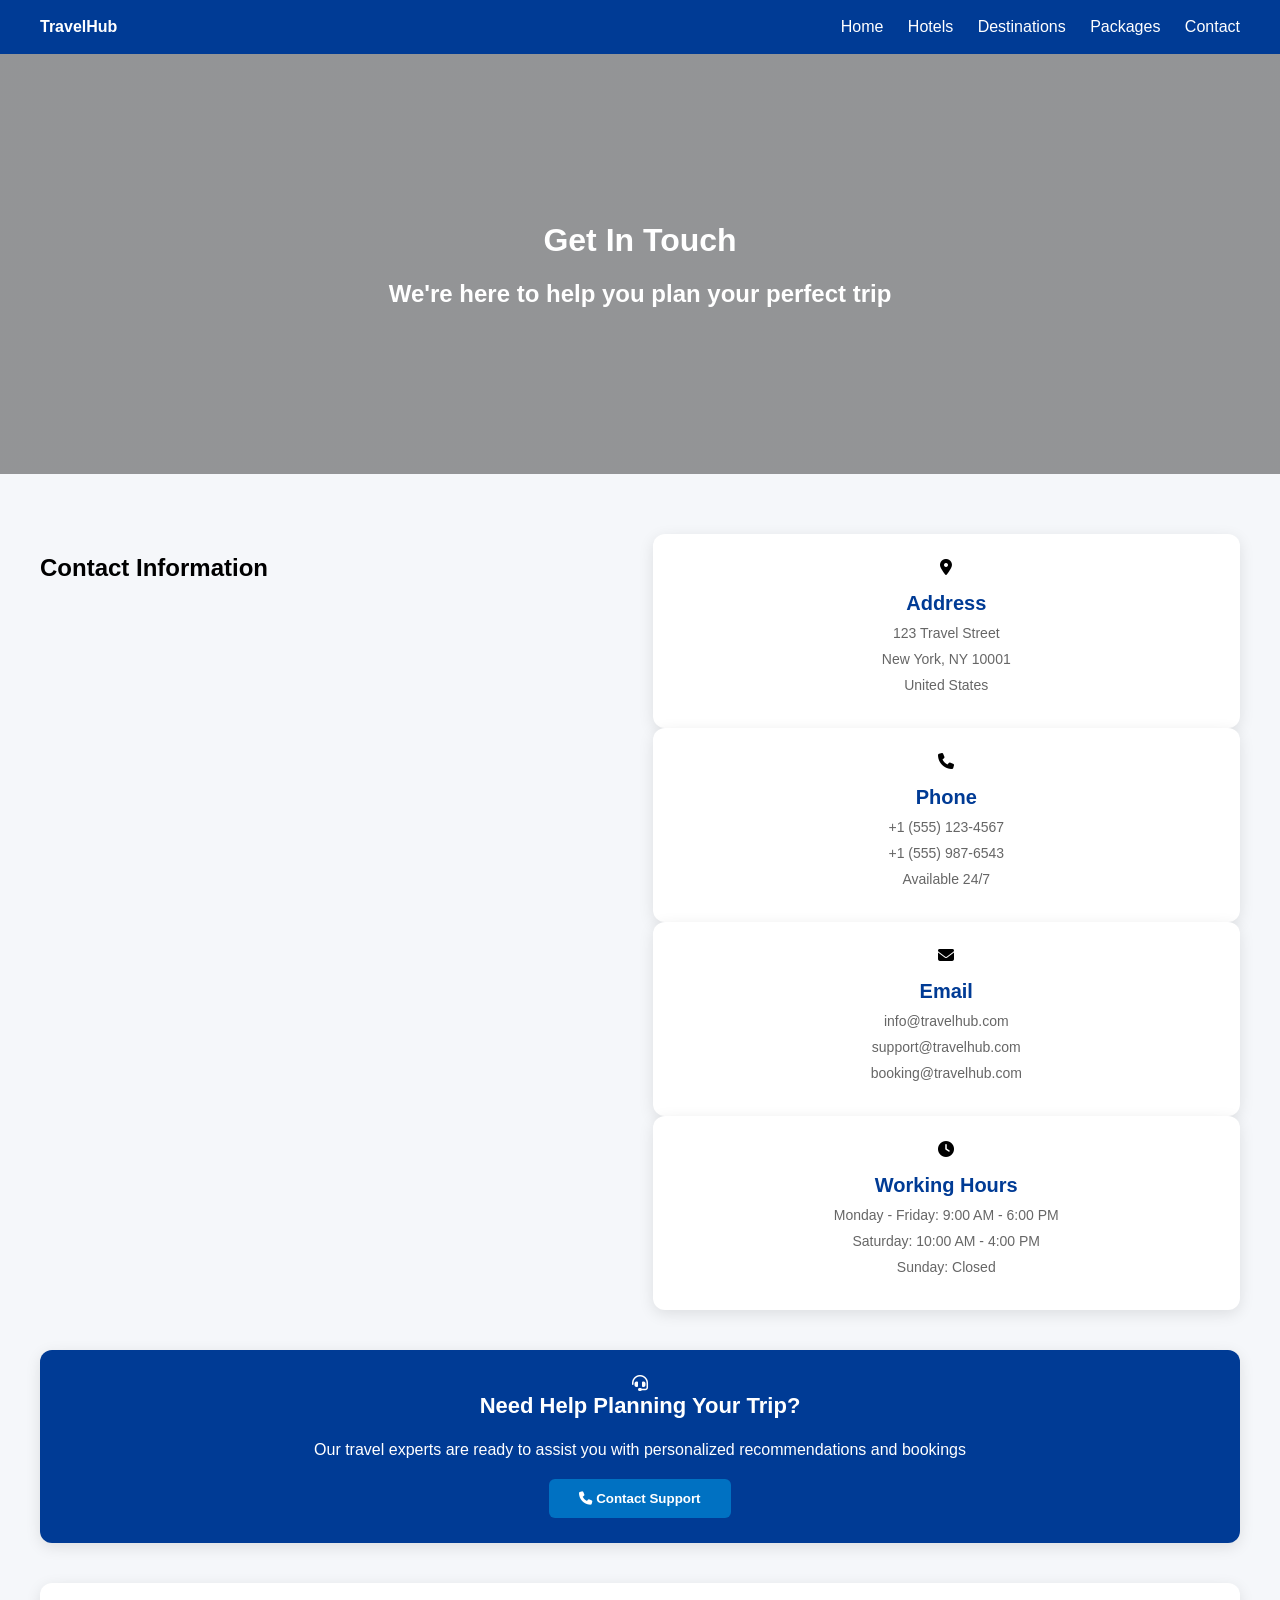
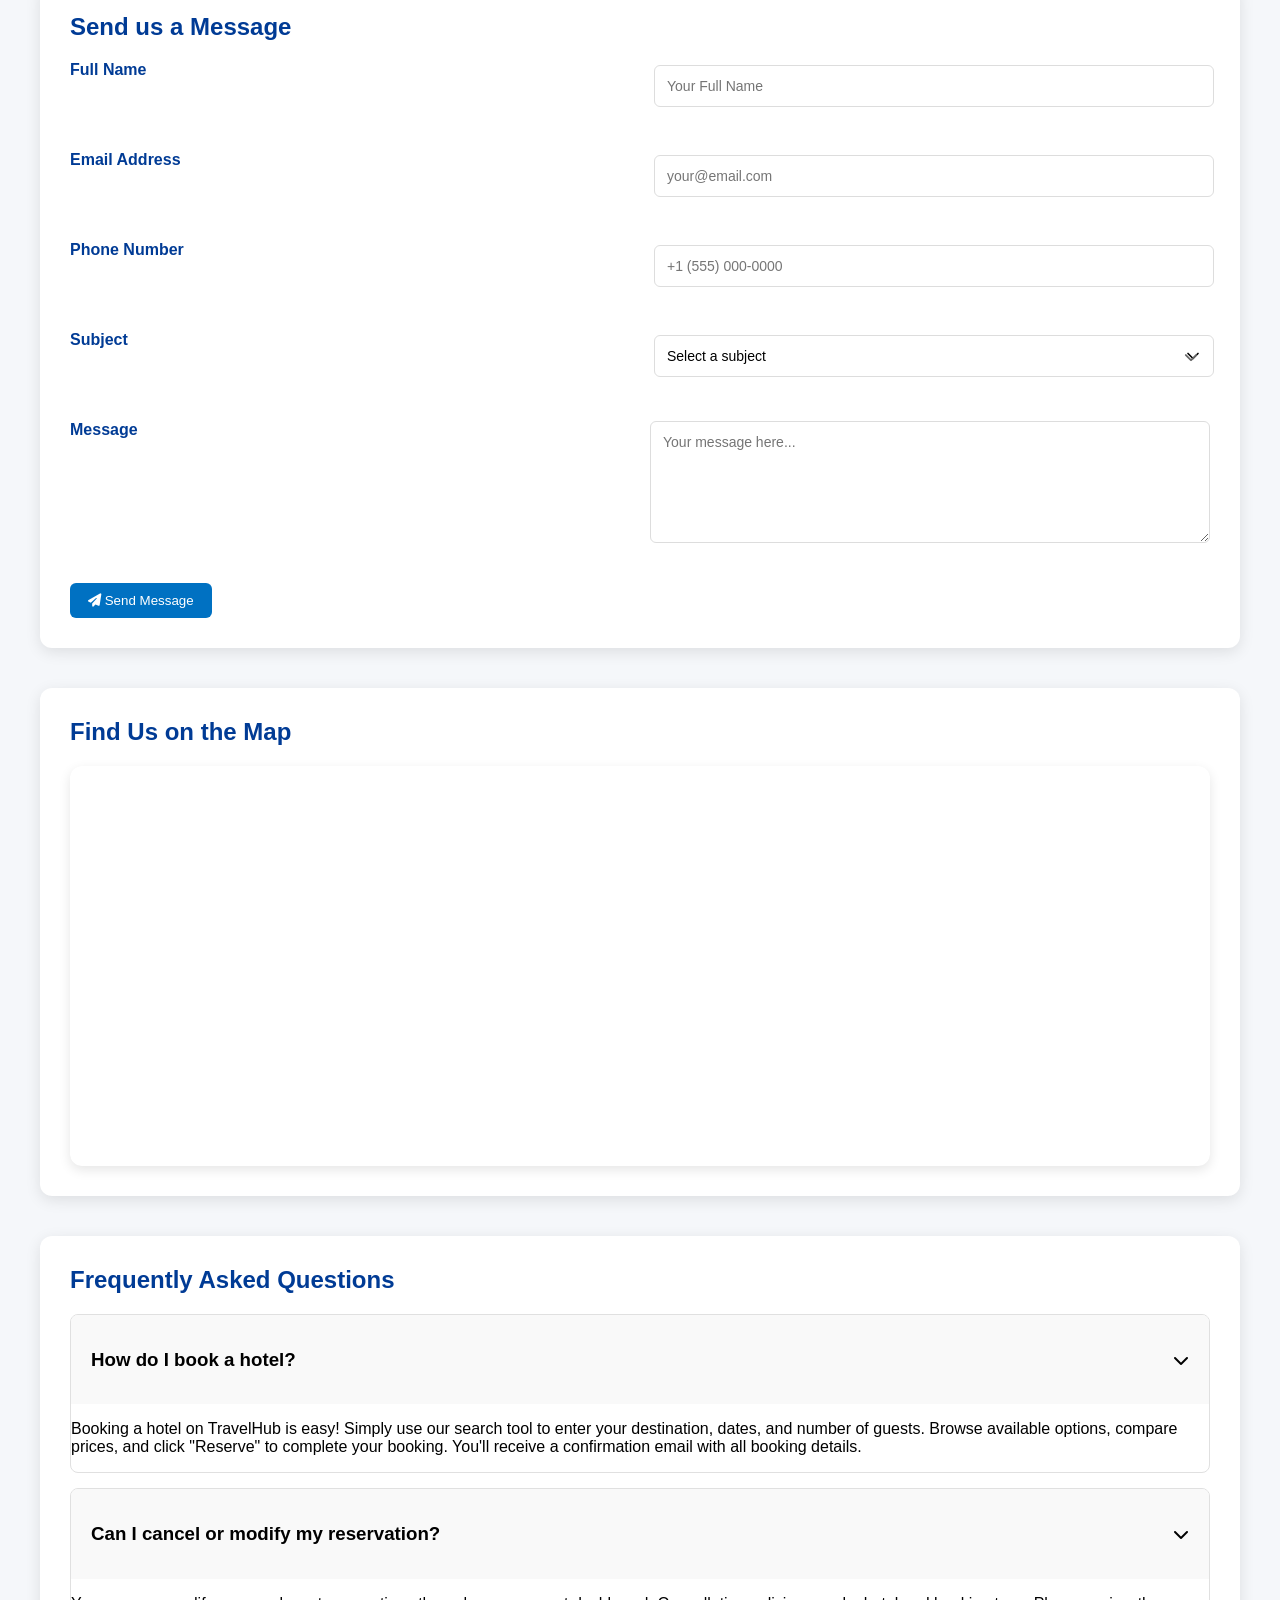
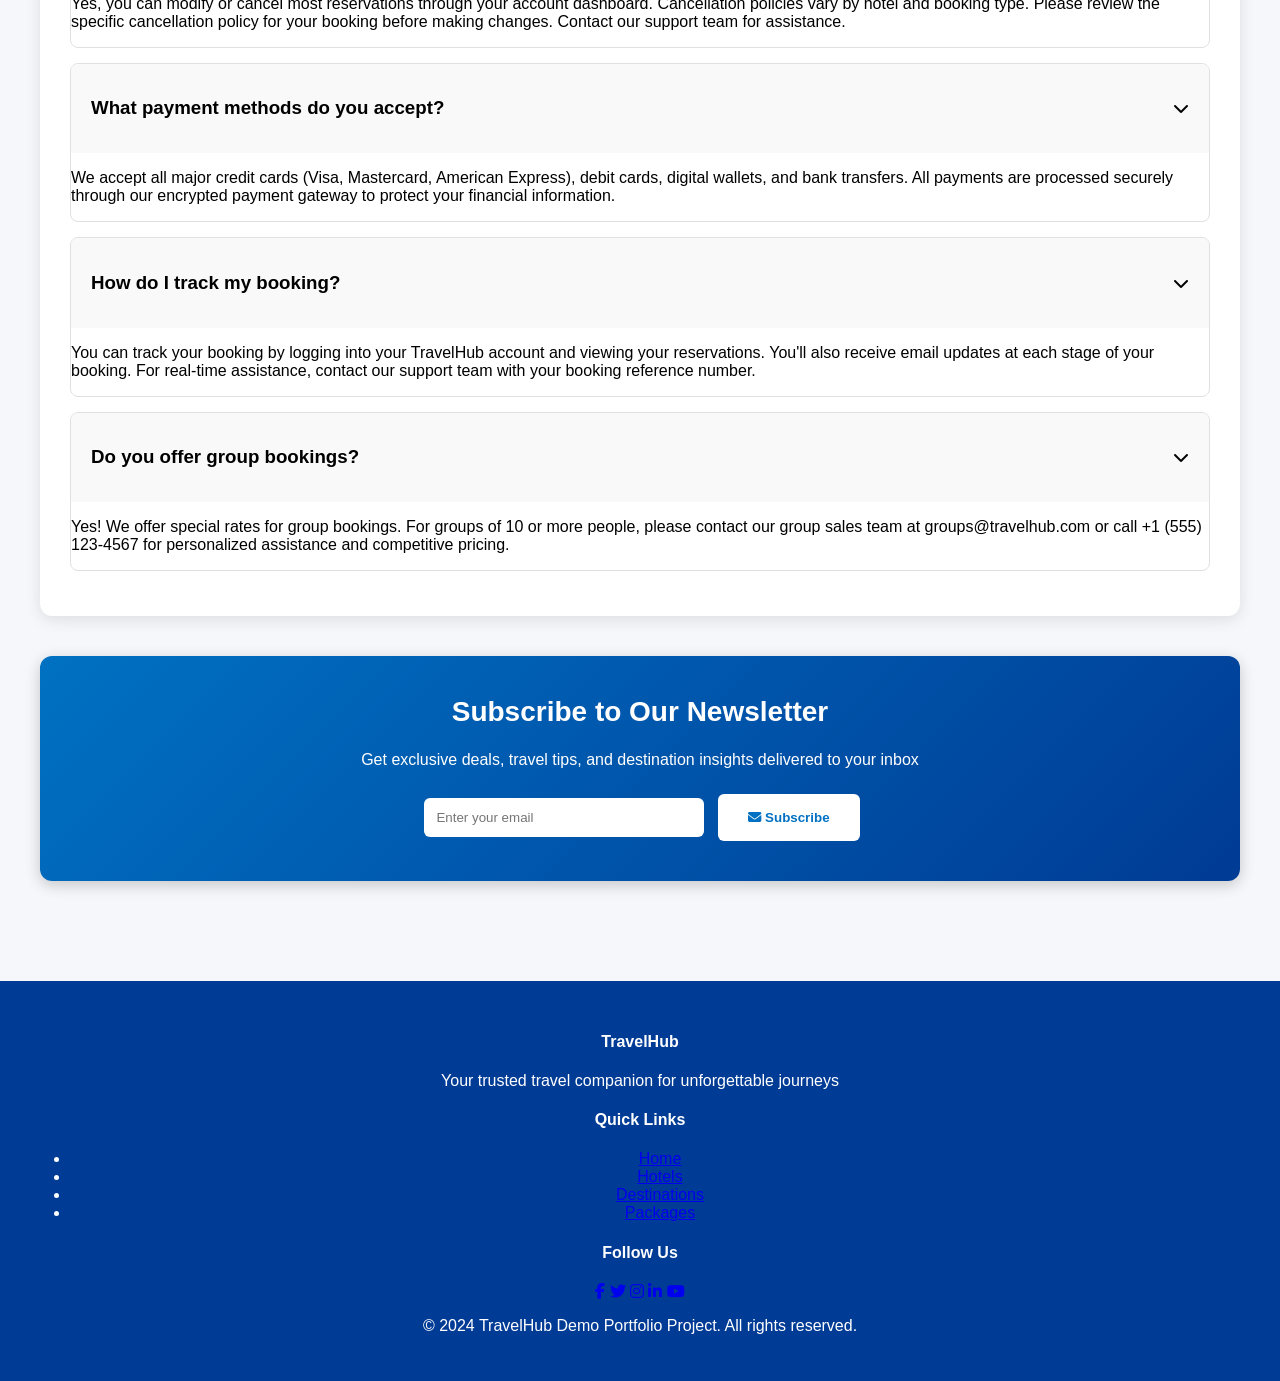
==== commit e08fbe93: "task: Create a wrapper div around the select element with relative positioning and add a pseudo-elem" ====
--- a/contact.html
+++ b/contact.html
@@ -7,6 +7,11 @@
 <link rel="stylesheet" href="css/style.css">
 <link rel="stylesheet" href="https://cdnjs.cloudflare.com/ajax/libs/font-awesome/6.4.0/css/all.min.css">
 <style>
+.subject-wrapper {
+  position: relative;
+  width: 100%;
+}
+
 #subject {
   width: 100%;
   box-sizing: border-box;
@@ -14,12 +19,24 @@
   -webkit-appearance: none;
   -moz-appearance: none;
   background-color: #ffffff;
-  background-image: url("data:image/svg+xml;charset=UTF-8,%3csvg xmlns='http://www.w3.org/2000/svg' viewBox='0 0 24 24' fill='none' stroke='currentColor' stroke-width='2' stroke-linecap='round' stroke-linejoin='round'%3e%3cpolyline points='6 9 12 15 18 9'%3e%3c/polyline%3e%3c/csvg%3e");
-  background-repeat: no-repeat;
-  background-position: right 12px center;
-  background-size: 20px;
   padding-right: 40px;
+  padding-left: 12px;
   z-index: 1;
+  position: relative;
+}
+
+.subject-wrapper::after {
+  content: '\f078';
+  font-family: 'Font Awesome 6 Free';
+  font-weight: 900;
+  position: absolute;
+  right: 12px;
+  top: 50%;
+  transform: translateY(-50%);
+  pointer-events: none;
+  color: #666;
+  font-size: 14px;
+  z-index: 2;
 }
 
 #subject option {
@@ -151,6 +168,7 @@
 
 <div class="form-group">
 <label for="subject">Subject</label>
+<div class="subject-wrapper">
 <select id="subject" name="subject" required>
 <option value="">Select a subject</option>
 <option value="booking">Booking Inquiry</option>
@@ -158,6 +176,7 @@
 <option value="feedback">Feedback</option>
 <option value="other">Other</option>
 </select>
+</div>
 <span class="error-message" id="subjectError"></span>
 </div>
 
--- a/css/style.css
+++ b/css/style.css
@@ -28,8 +28,9 @@
 .form-group{margin-bottom:20px;display:grid;grid-template-columns:1fr 1fr;gap:20px}
 .form-group.full{grid-template-columns:1fr}
 .form-group label{display:block;margin-bottom:8px;color:#003b95;font-weight:bold}
-.form-group input,.form-group textarea{width:100%;padding:12px;border:1px solid #ddd;border-radius:6px;font-family:Arial,sans-serif;font-size:14px;box-sizing:border-box;transition:border-color 0.3s ease}
-.form-group input:focus,.form-group textarea:focus{outline:none;border-color:#0071c2;box-shadow:0 0 5px rgba(0,113,194,0.3)}
+.form-group input,.form-group textarea,.form-group select{width:100%;padding:12px;border:1px solid #ddd;border-radius:6px;font-family:Arial,sans-serif;font-size:14px;box-sizing:border-box;transition:border-color 0.3s ease}
+.form-group select{background-color:#ffffff;appearance:none;-webkit-appearance:none;-moz-appearance:none;padding-right:32px;background-image:url("data:image/svg+xml;charset=UTF-8,%3csvg xmlns='http://www.w3.org/2000/svg' viewBox='0 0 24 24' fill='none' stroke='currentColor' stroke-width='2' stroke-linecap='round' stroke-linejoin='round'%3e%3cpolyline points='6 9 12 15 18 9'%3e%3c/polyline%3e%3c/svg%3e");background-repeat:no-repeat;background-position:right 10px center;background-size:20px;cursor:pointer}
+.form-group input:focus,.form-group textarea:focus,.form-group select:focus{outline:none;border-color:#0071c2;box-shadow:0 0 5px rgba(0,113,194,0.3)}
 .form-group textarea{resize:vertical;min-height:120px}
 .submit-btn{width:100%;padding:12px;background:#0071c2;color:white;border:none;border-radius:6px;font-size:16px;font-weight:bold;cursor:pointer;transition:background 0.3s ease}
 .submit-btn:hover{background:#005a9c}
@@ -72,7 +73,7 @@
 .contact-hero h1{font-size:32px}
 .contact-info-section{grid-template-columns:1fr}
 .form-group{grid-template-columns:1fr}
-.form-group input,.form-group textarea{width:100%}
+.form-group input,.form-group textarea,.form-group select{width:100%}
 input,select{width:100%}
 .newsletter-form{flex-direction:column;align-items:center}
 .newsletter-form input{width:100%;max-width:300px}
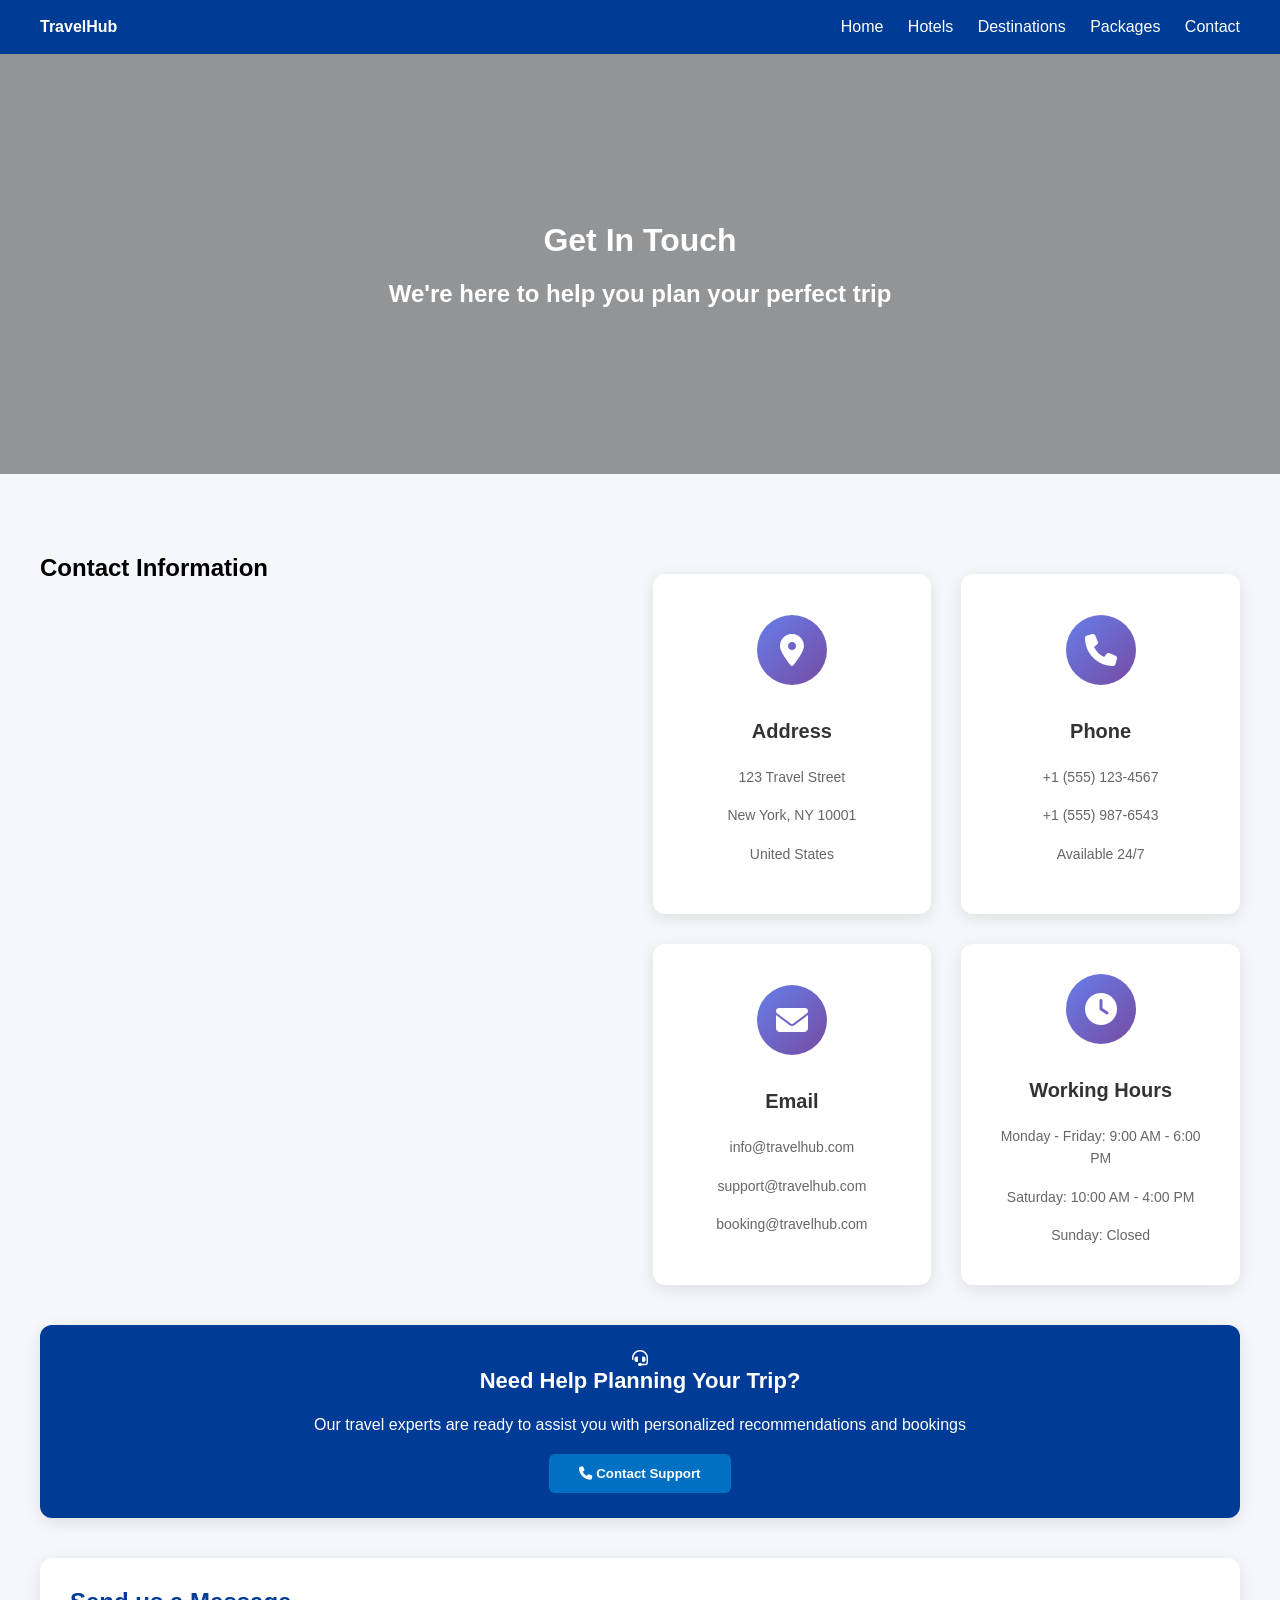
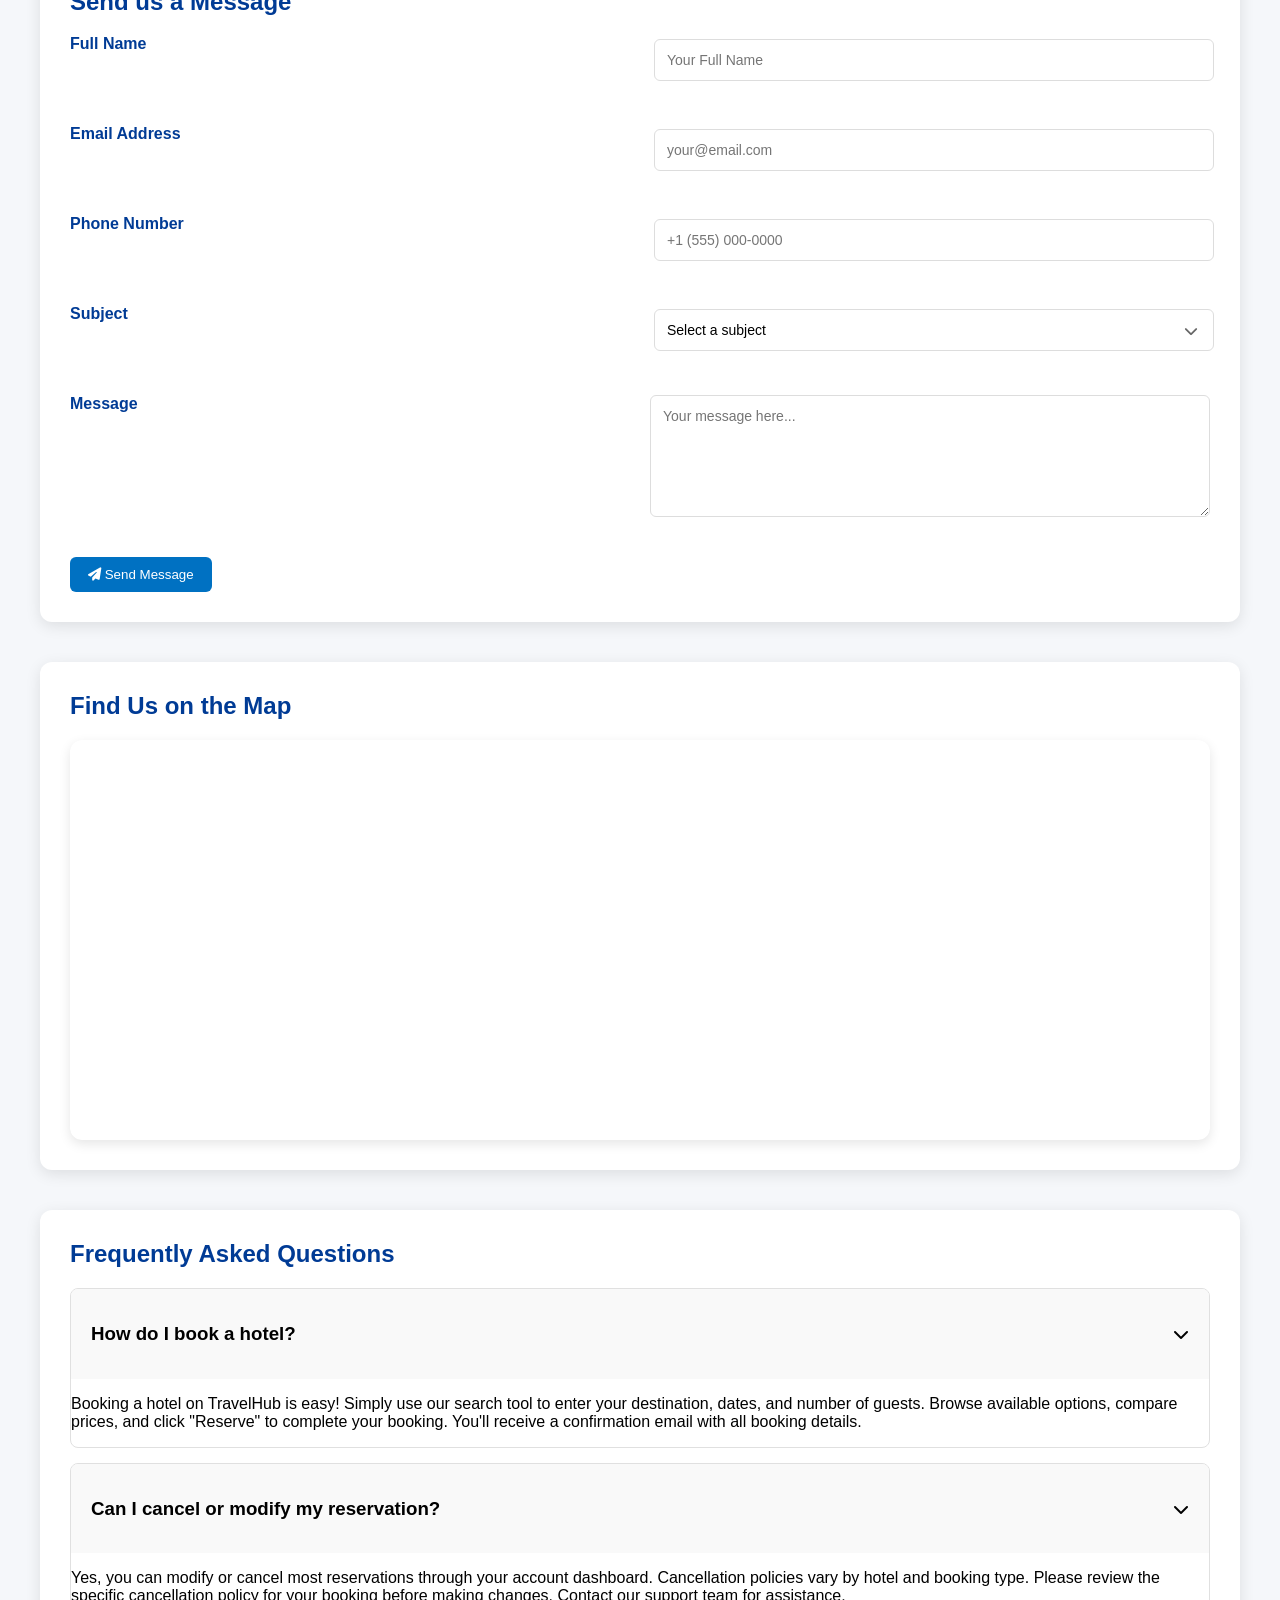
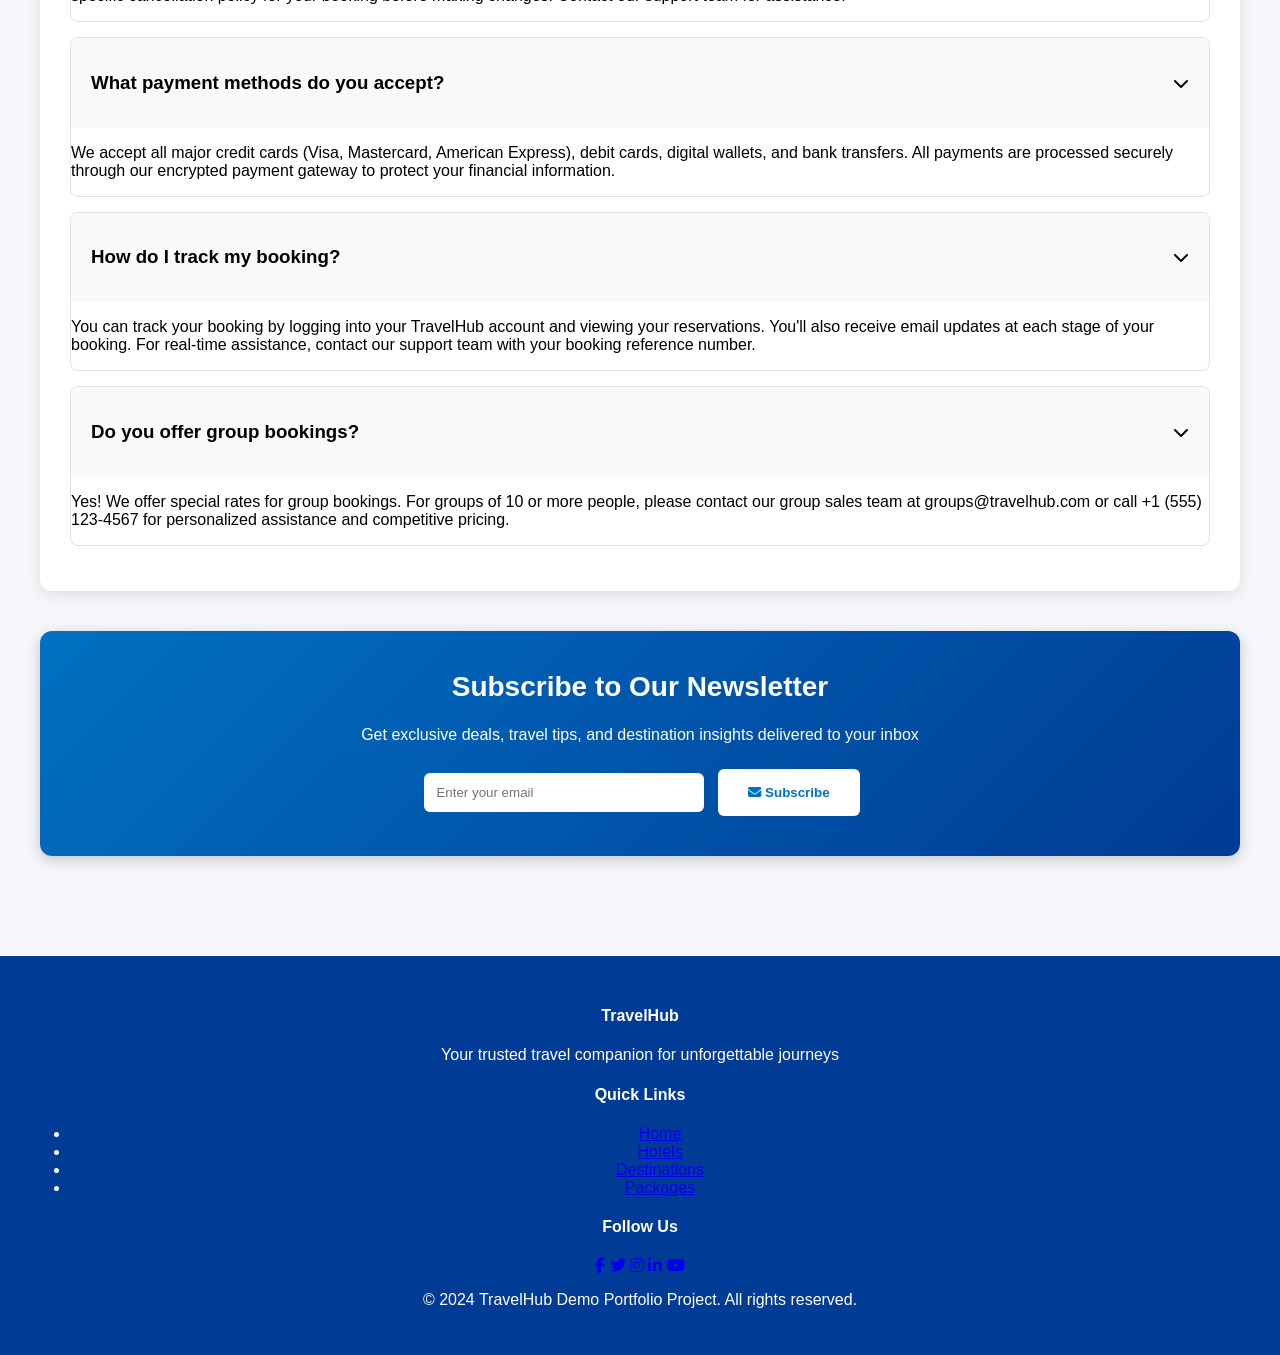
==== commit 1d3a68c4: "task: Add CSS grid styles to `.contact-info-grid` with `grid-template-columns: repeat(2, 1fr)` for d" ====
--- a/contact.html
+++ b/contact.html
@@ -60,6 +60,94 @@
 #subject::-webkit-scrollbar-thumb:hover {
   background: #555;
 }
+
+.contact-info-grid {
+  display: grid;
+  grid-template-columns: repeat(2, 1fr);
+  gap: 30px;
+  margin-top: 40px;
+}
+
+.contact-card {
+  background-color: #ffffff;
+  border-radius: 12px;
+  padding: 30px;
+  text-align: center;
+  box-shadow: 0 4px 16px rgba(0, 0, 0, 0.1);
+  transition: transform 0.3s ease, box-shadow 0.3s ease;
+  min-height: 280px;
+  display: flex;
+  flex-direction: column;
+  justify-content: center;
+  align-items: center;
+}
+
+.contact-card:hover {
+  transform: translateY(-8px);
+  box-shadow: 0 8px 24px rgba(0, 0, 0, 0.15);
+}
+
+.contact-icon {
+  width: 70px;
+  height: 70px;
+  background: linear-gradient(135deg, #667eea 0%, #764ba2 100%);
+  border-radius: 50%;
+  display: flex;
+  align-items: center;
+  justify-content: center;
+  margin: 0 auto 20px;
+  font-size: 32px;
+  color: #ffffff;
+}
+
+.contact-card h3 {
+  font-size: 20px;
+  color: #333333;
+  margin: 15px 0 15px 0;
+  font-weight: 600;
+}
+
+.contact-card p {
+  color: #666666;
+  font-size: 14px;
+  line-height: 1.6;
+  margin: 8px 0;
+}
+
+@media (max-width: 768px) {
+  .contact-info-grid {
+    grid-template-columns: 1fr;
+    gap: 24px;
+    margin-top: 30px;
+  }
+}
+
+@media (max-width: 480px) {
+  .contact-info-grid {
+    grid-template-columns: 1fr;
+    gap: 20px;
+    margin-top: 25px;
+  }
+
+  .contact-card {
+    padding: 24px;
+    min-height: 260px;
+  }
+
+  .contact-icon {
+    width: 60px;
+    height: 60px;
+    font-size: 28px;
+  }
+
+  .contact-card h3 {
+    font-size: 18px;
+  }
+
+  .contact-card p {
+    font-size: 13px;
+  }
+}
 </style>
 </head>
 <body>
--- a/css/style.css
+++ b/css/style.css
@@ -29,7 +29,9 @@
 .form-group.full{grid-template-columns:1fr}
 .form-group label{display:block;margin-bottom:8px;color:#003b95;font-weight:bold}
 .form-group input,.form-group textarea,.form-group select{width:100%;padding:12px;border:1px solid #ddd;border-radius:6px;font-family:Arial,sans-serif;font-size:14px;box-sizing:border-box;transition:border-color 0.3s ease}
-.form-group select{background-color:#ffffff;appearance:none;-webkit-appearance:none;-moz-appearance:none;padding-right:32px;background-image:url("data:image/svg+xml;charset=UTF-8,%3csvg xmlns='http://www.w3.org/2000/svg' viewBox='0 0 24 24' fill='none' stroke='currentColor' stroke-width='2' stroke-linecap='round' stroke-linejoin='round'%3e%3cpolyline points='6 9 12 15 18 9'%3e%3c/polyline%3e%3c/svg%3e");background-repeat:no-repeat;background-position:right 10px center;background-size:20px;cursor:pointer}
+.select-wrapper{position:relative;display:flex;align-items:center}
+.form-group select{background-color:#ffffff;appearance:none;-webkit-appearance:none;-moz-appearance:none;padding-right:40px;cursor:pointer}
+.select-wrapper::after{content:'\25BC';position:absolute;right:12px;top:50%;transform:translateY(-50%);pointer-events:none;color:#003b95;font-size:12px;line-height:1}
 .form-group input:focus,.form-group textarea:focus,.form-group select:focus{outline:none;border-color:#0071c2;box-shadow:0 0 5px rgba(0,113,194,0.3)}
 .form-group textarea{resize:vertical;min-height:120px}
 .submit-btn{width:100%;padding:12px;background:#0071c2;color:white;border:none;border-radius:6px;font-size:16px;font-weight:bold;cursor:pointer;transition:background 0.3s ease}
